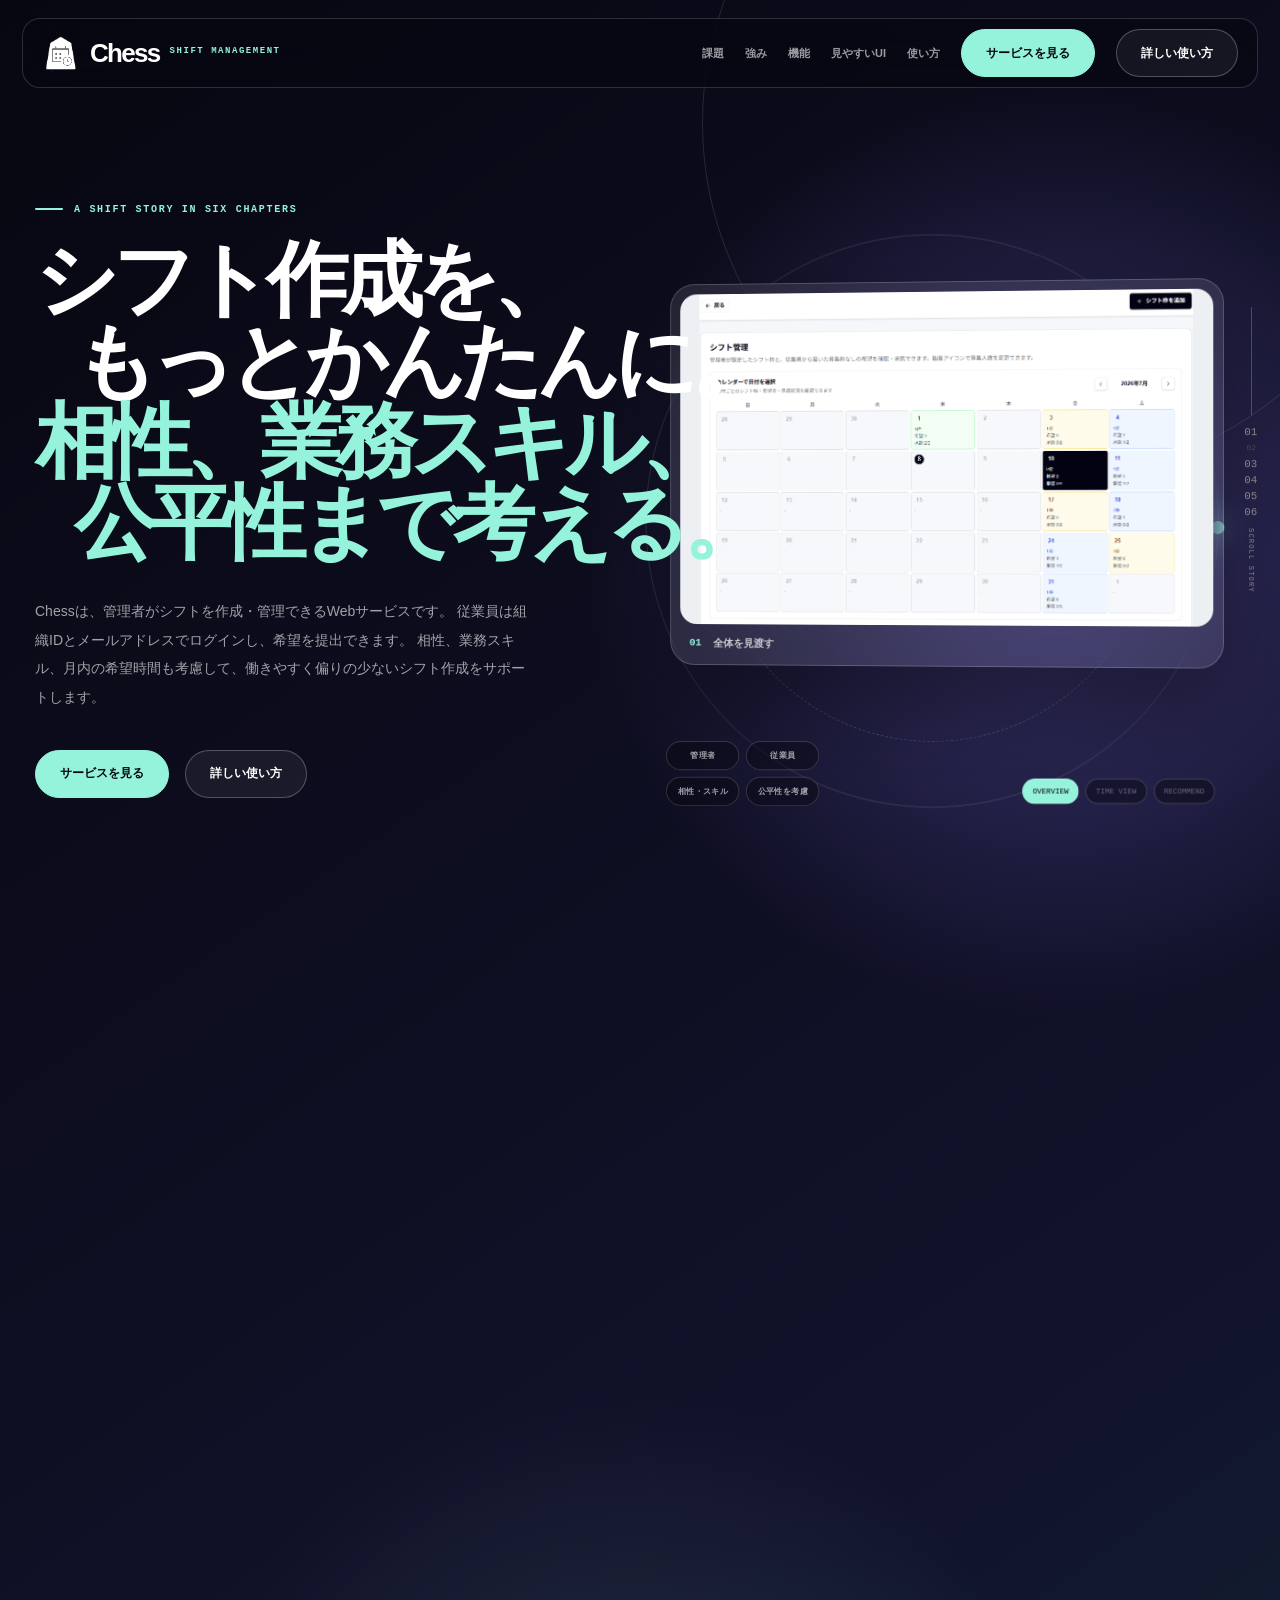
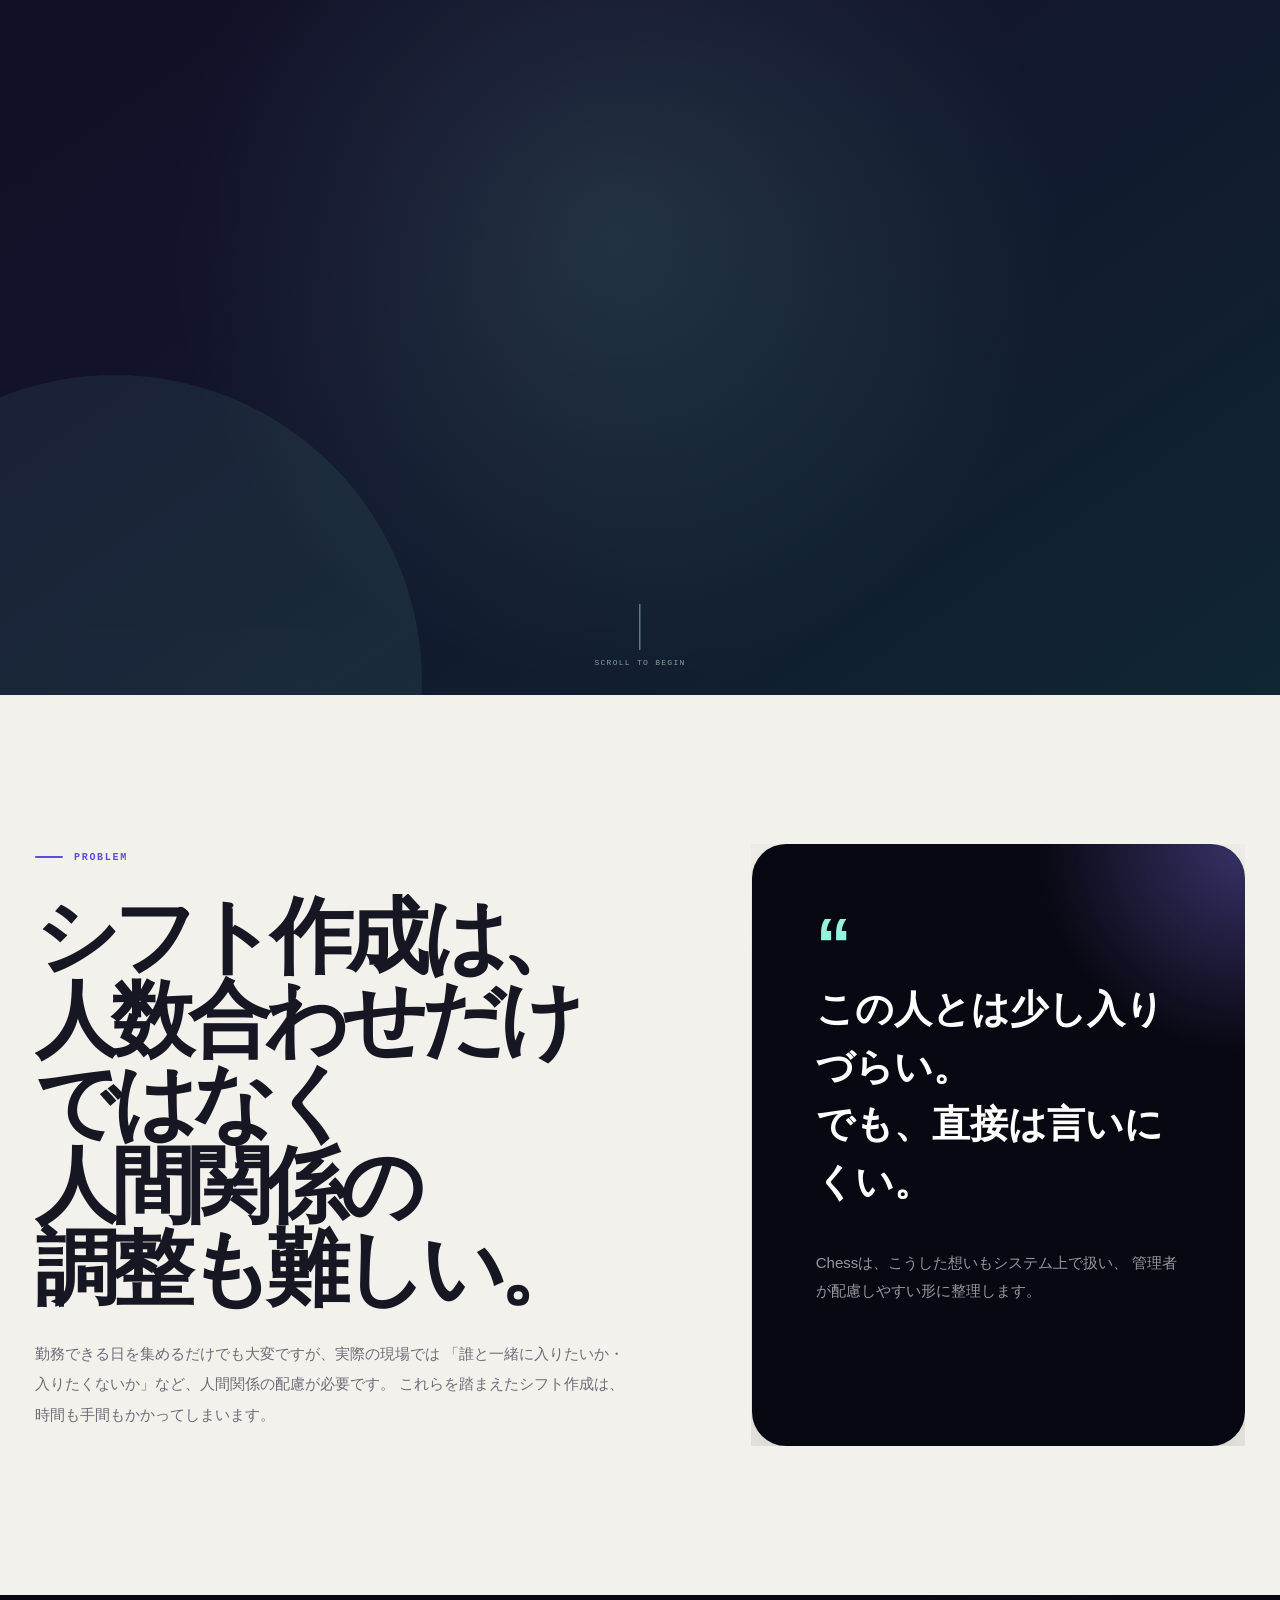
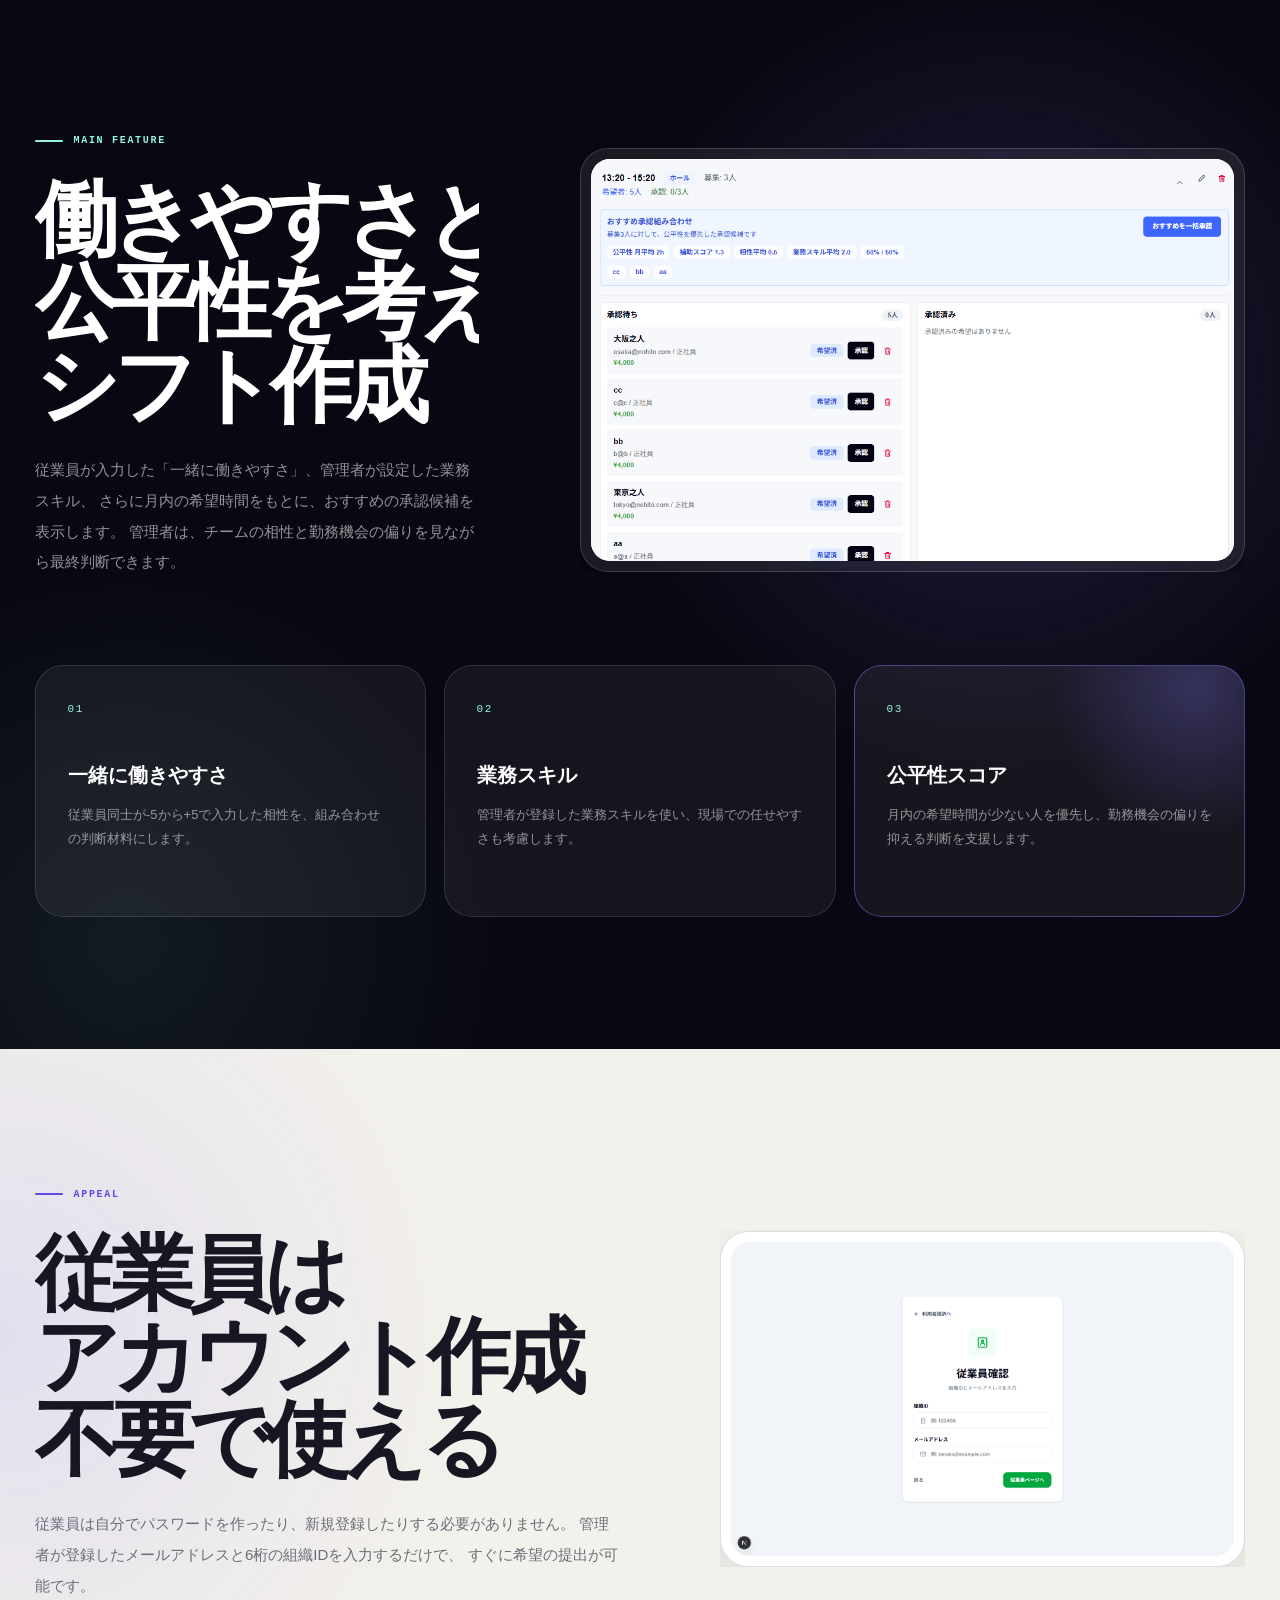
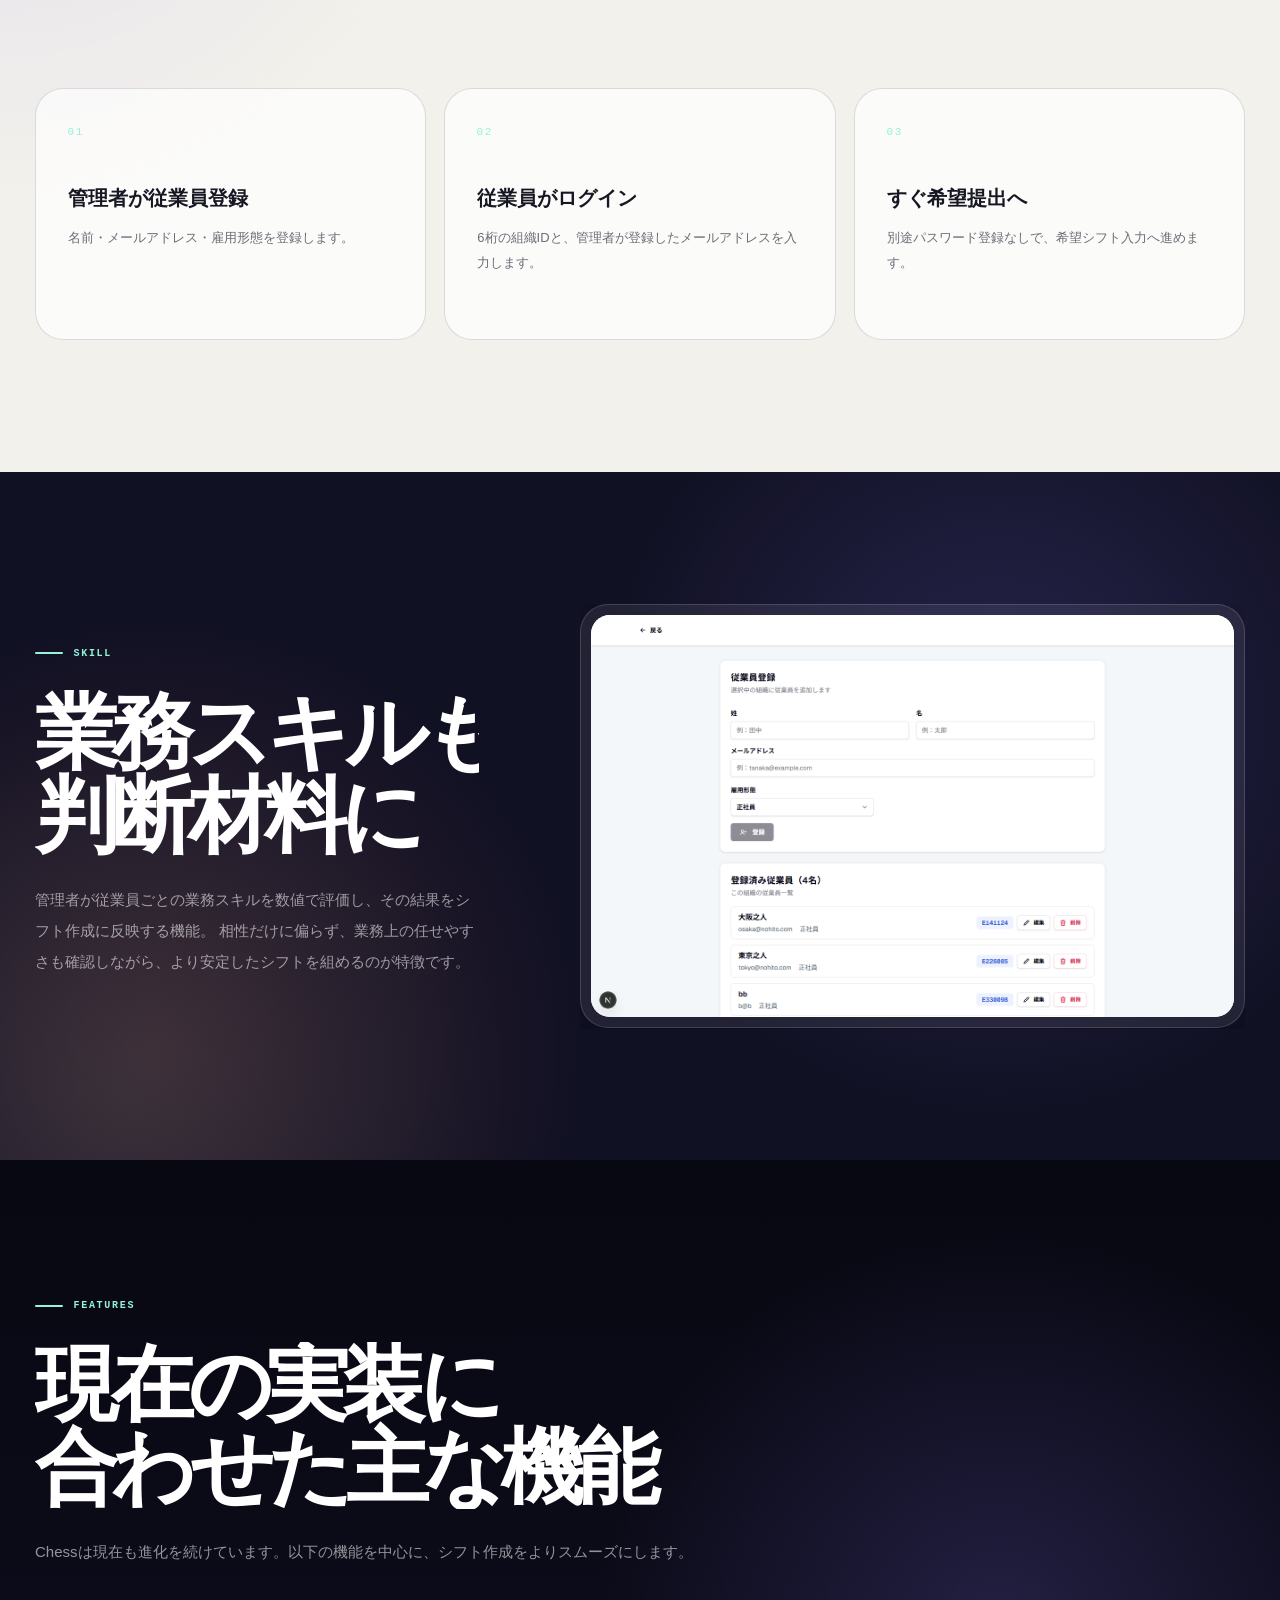
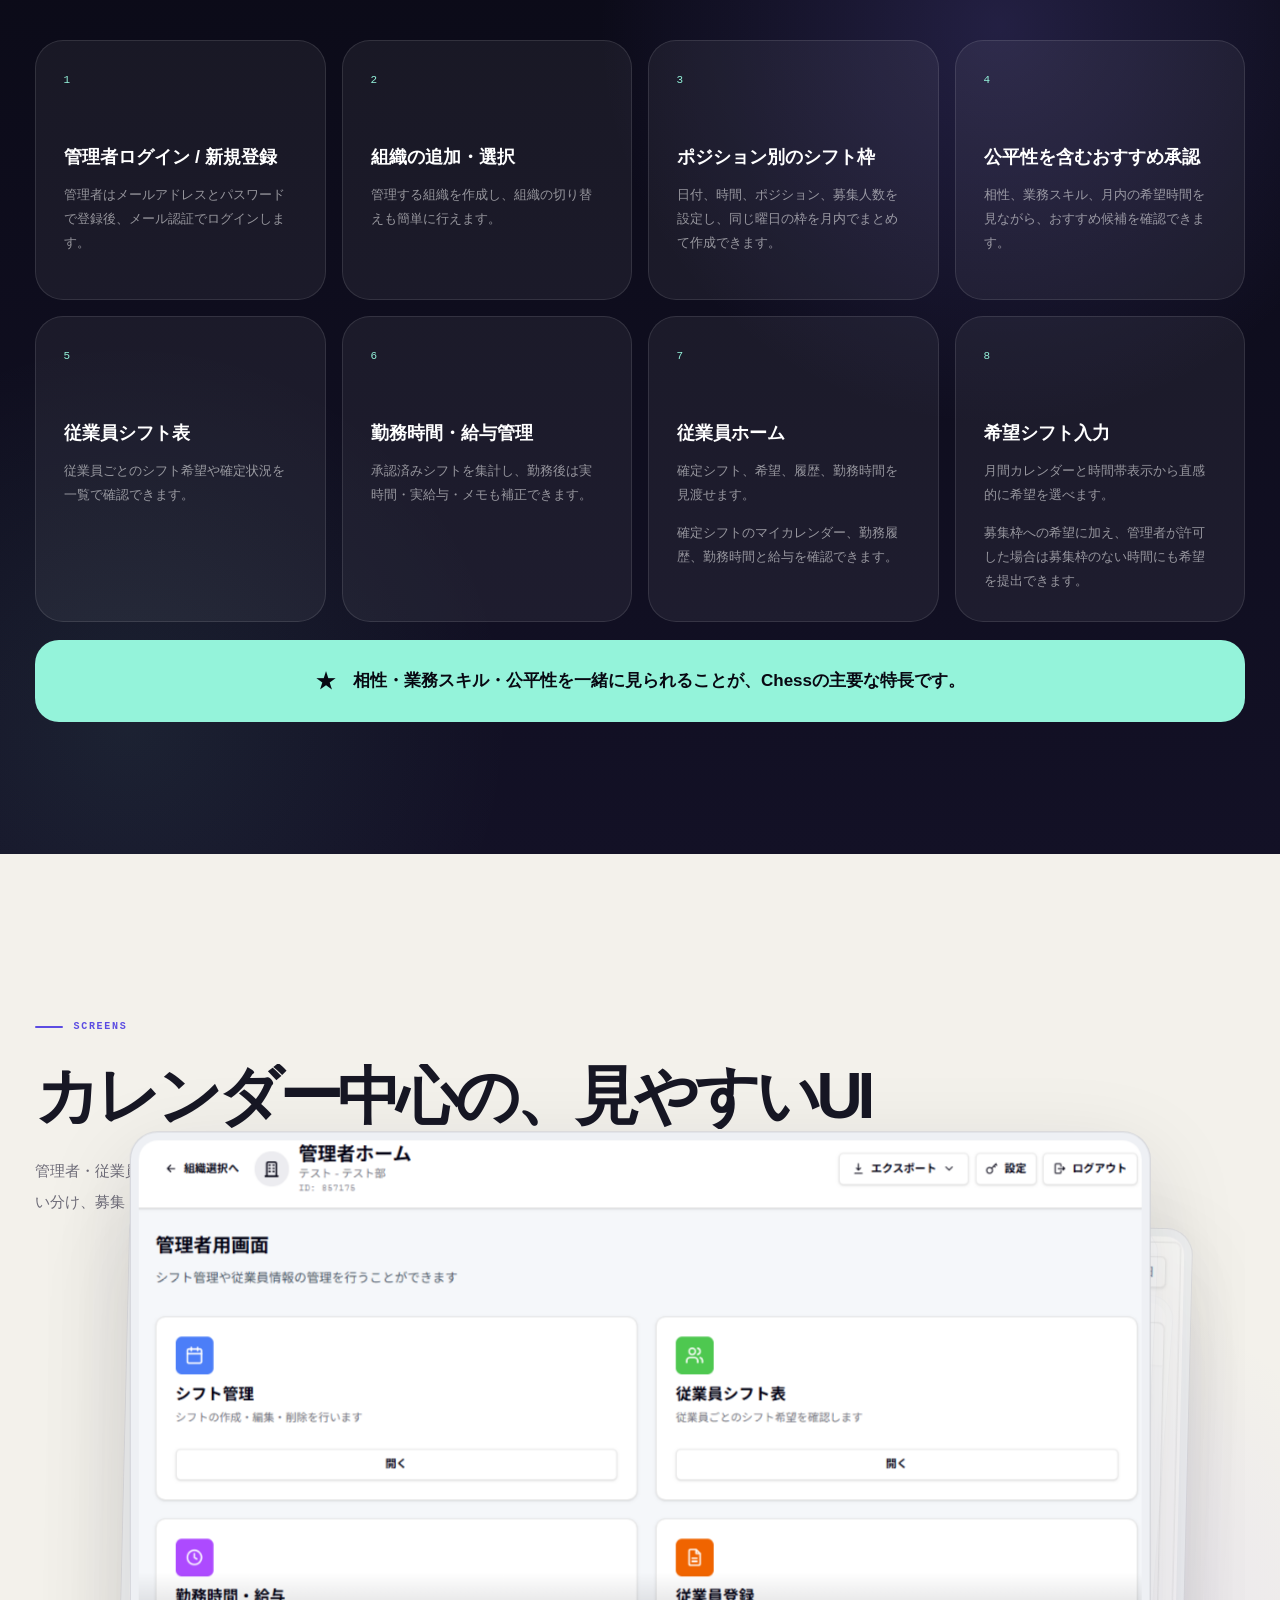
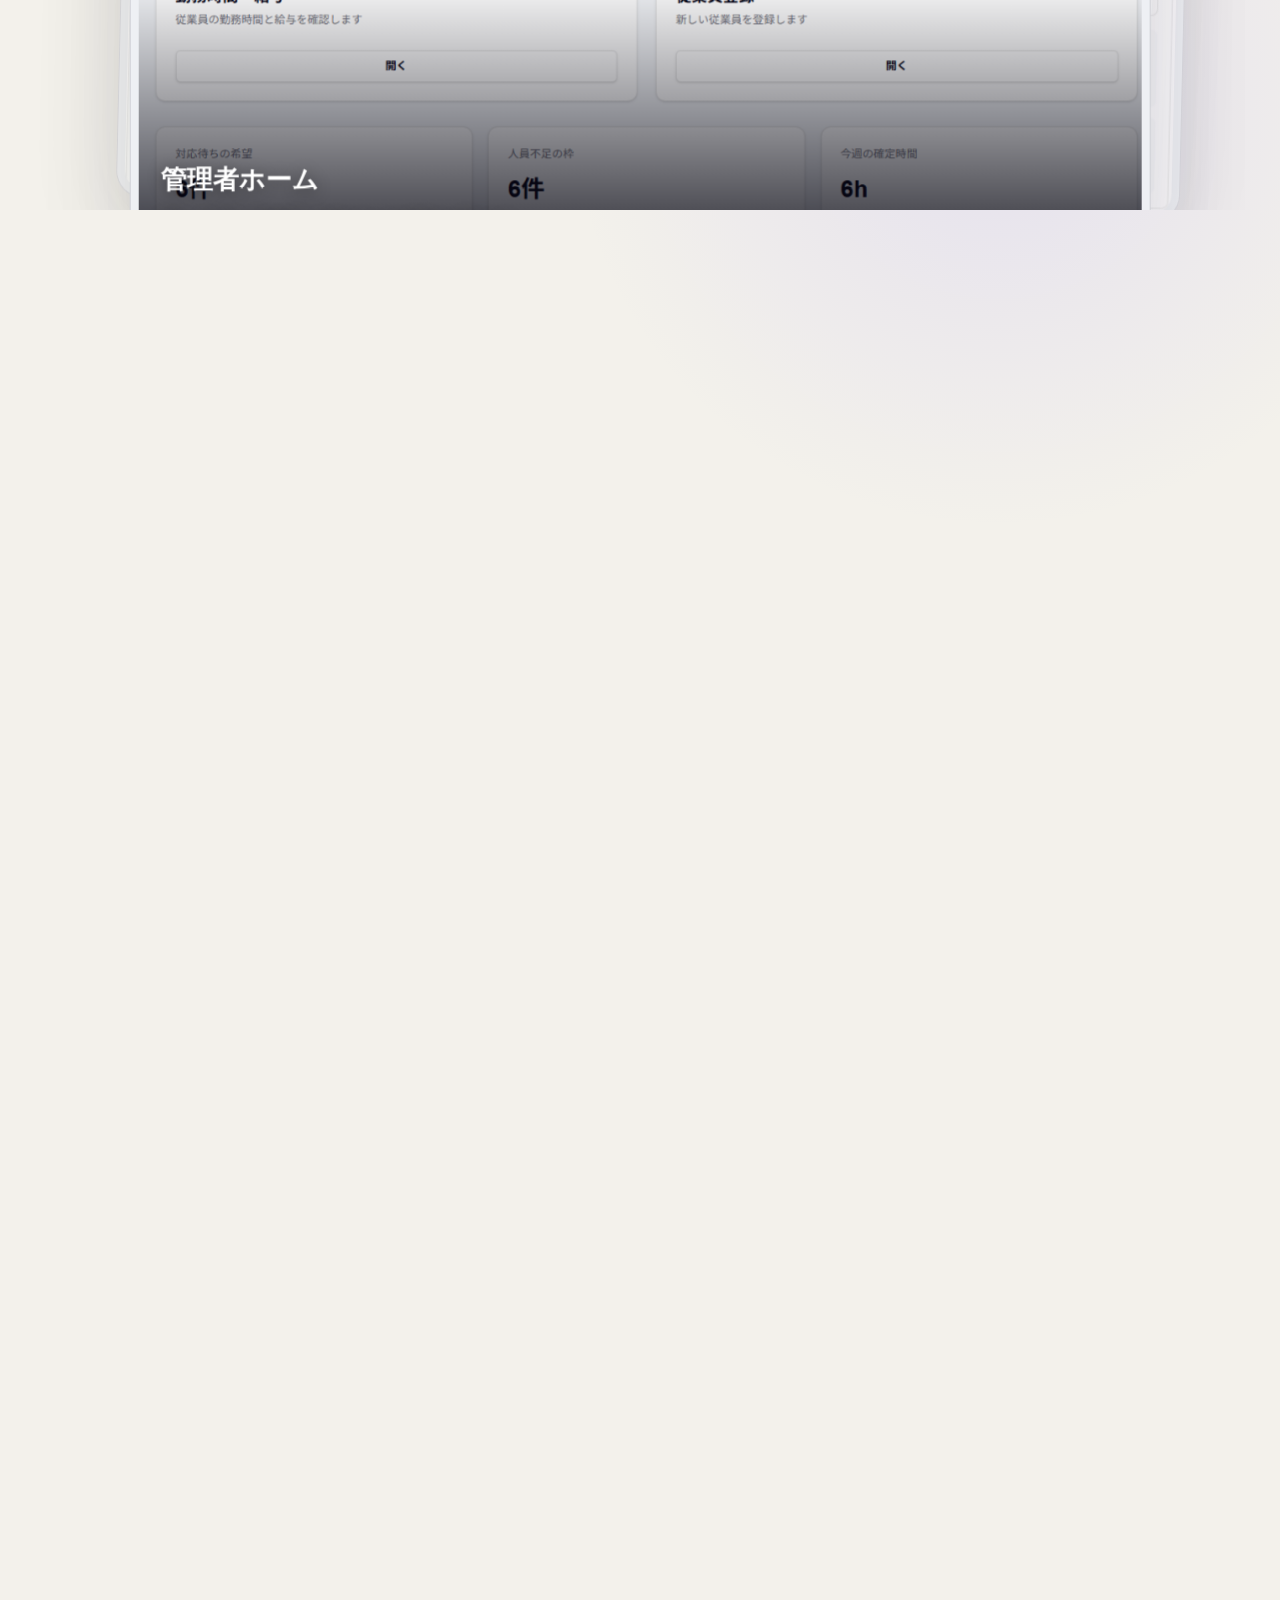
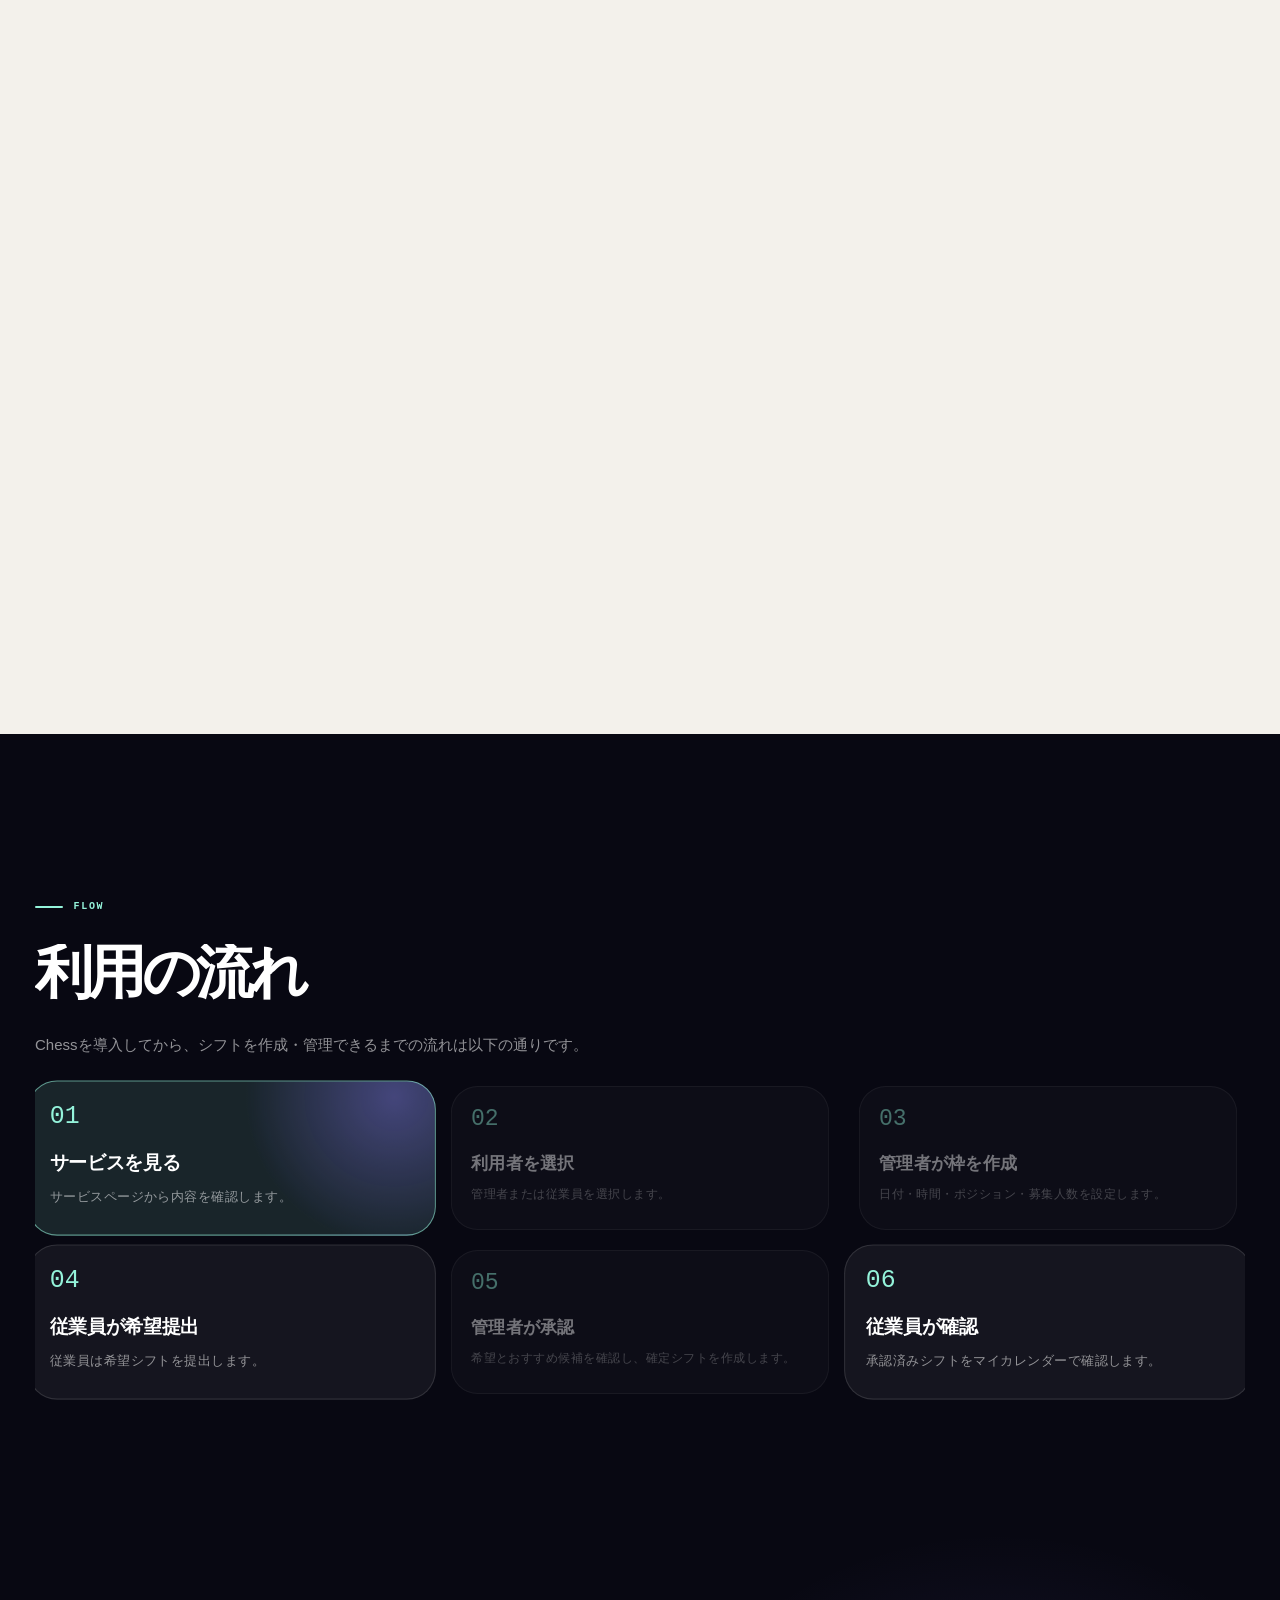
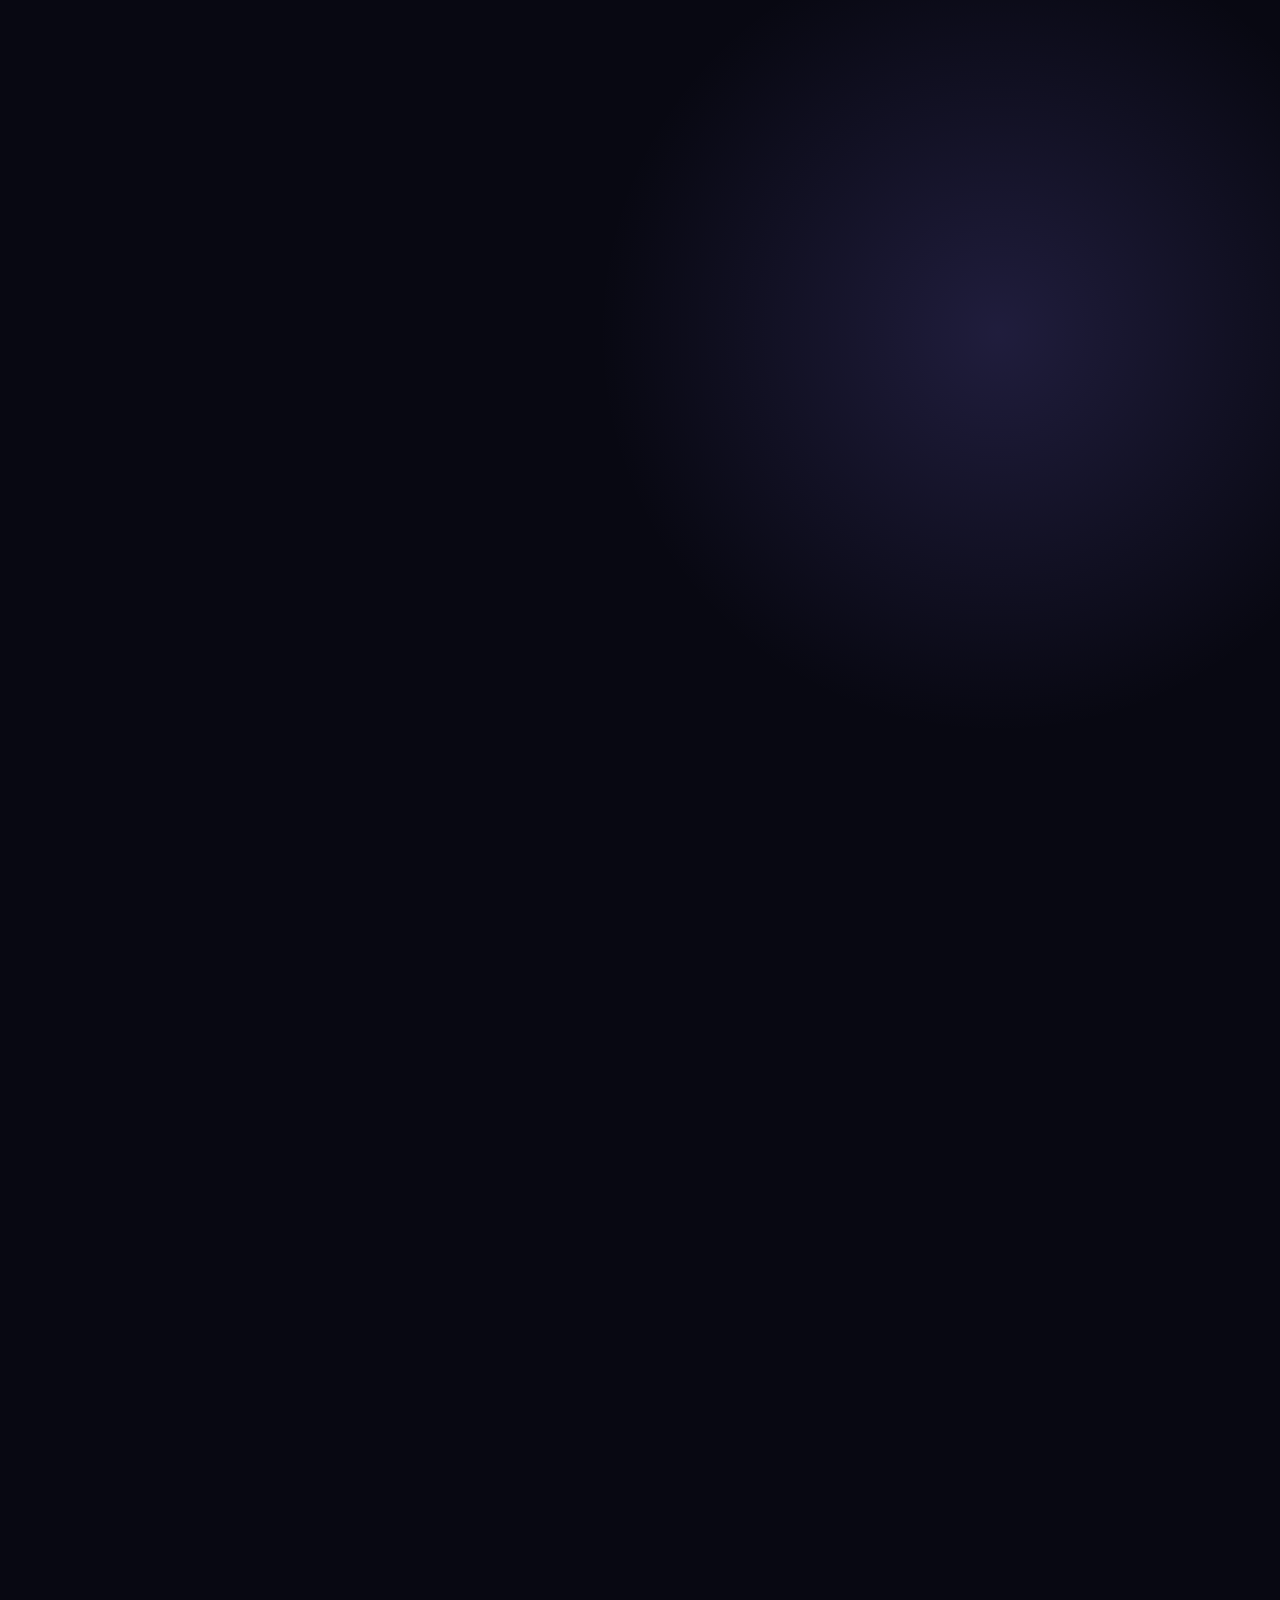
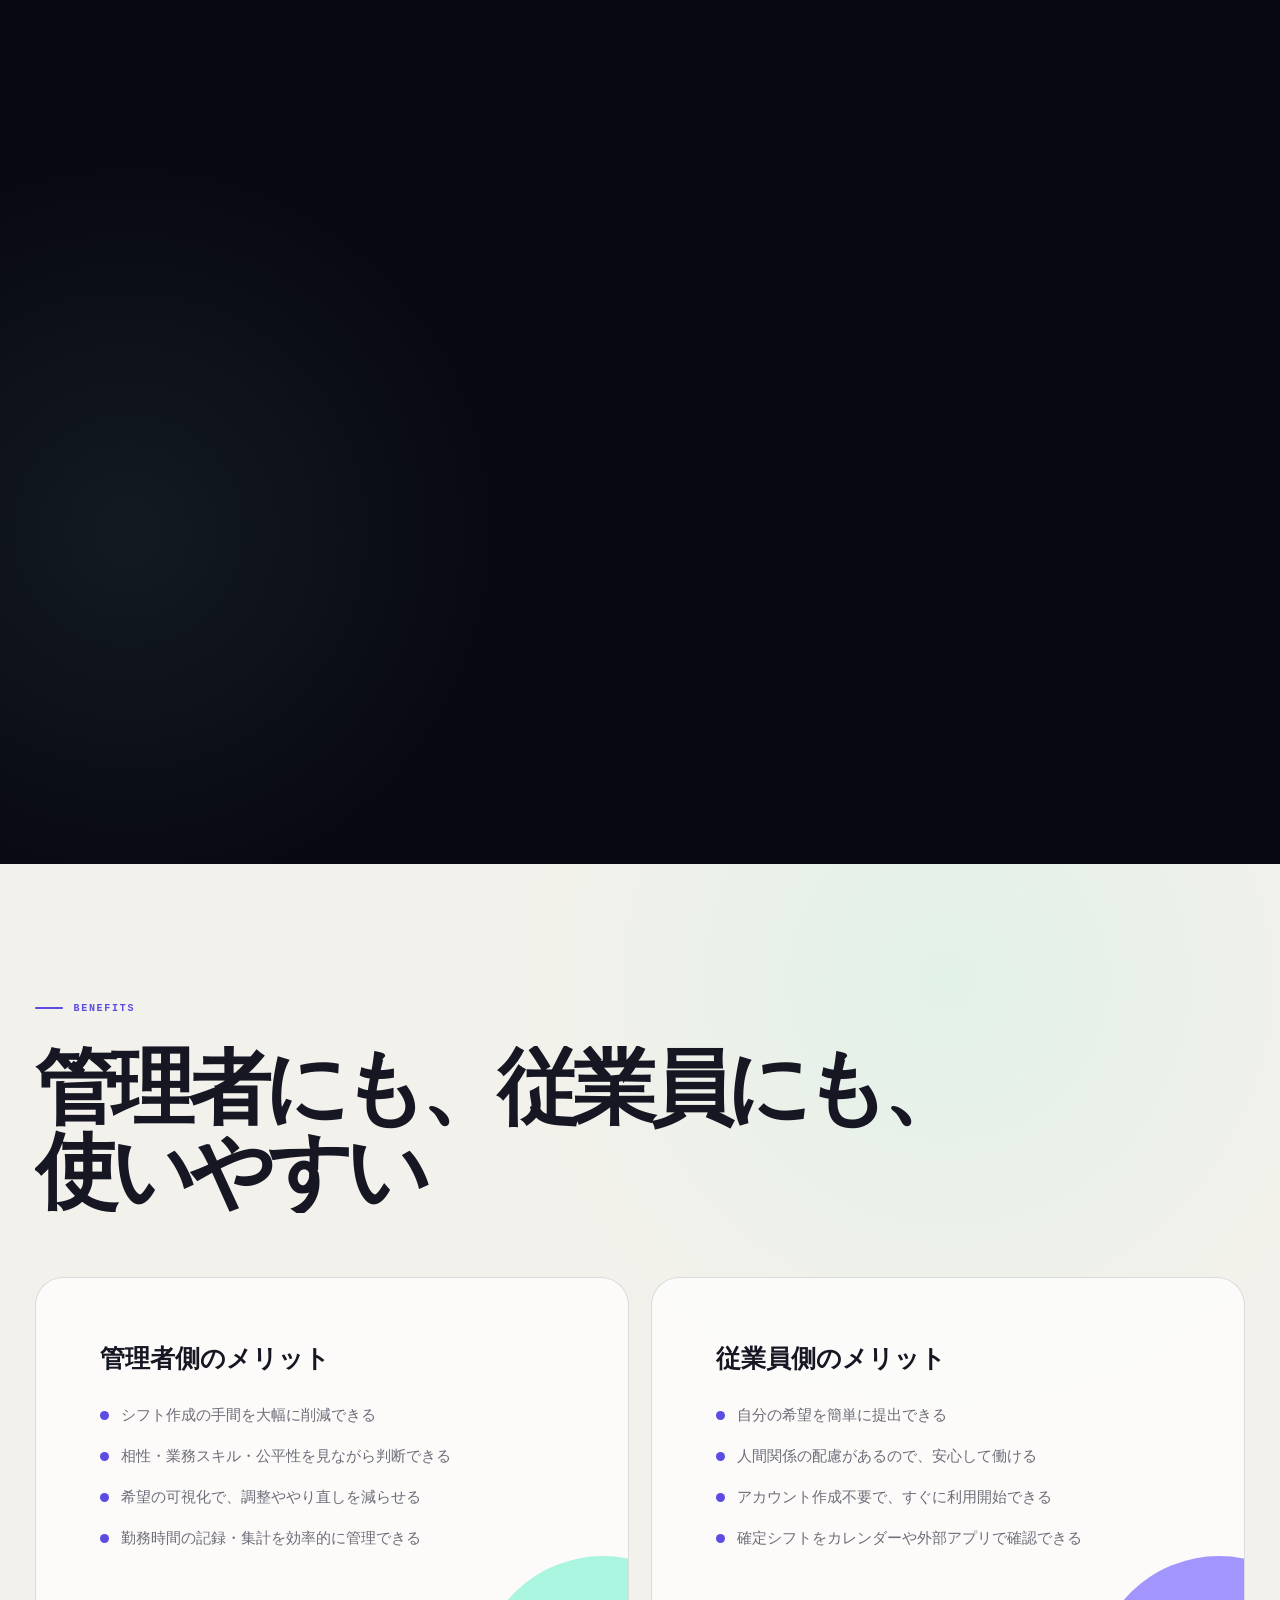
==== concept-5.html @ 17679096 "feat：アピールサイト刷新案４" ====
<!doctype html>
<html lang="ja">
<head>
  <meta charset="utf-8" />
  <meta name="viewport" content="width=device-width, initial-scale=1" />
  <meta name="description" content="Chessは、相性・業務スキル・公平性を考慮して、管理者のシフト作成を支援するWebサービスです。従業員はアカウント作成不要で希望シフトを提出できます。" />
  <title>Chess / Concept 05 | Scroll Story</title>
  <link rel="stylesheet" href="./style.css" />
  <link rel="stylesheet" href="./concept-5.css" />
</head>

<body class="concept-five">
  <header class="site-header">
    <div class="header-inner">
      <a class="brand" href="#top" aria-label="Chess トップへ">
        <img class="brand-logo" src="./assets/screenshots/blIAaSTQdn9rzX81781509686_1781509855.png" alt="Chess ロゴ" />
        <span class="brand-main">Chess</span>
        <span class="brand-sub">SHIFT MANAGEMENT</span>
      </a>

      <button class="menu-button" type="button" aria-label="メニューを開く" aria-expanded="false" aria-controls="site-nav">
        <span></span>
        <span></span>
      </button>

      <nav id="site-nav" class="site-nav">
        <a href="#problem">課題</a>
        <a href="#main-feature">強み</a>
        <a href="#features">機能</a>
        <a href="#screens">見やすいUI</a>
        <a href="#flow">使い方</a>
        <a class="nav-button primary" href="https://chess-nine-xi.vercel.app/">サービスを見る</a>
        <a class="nav-button secondary" href="./guide.html">詳しい使い方</a>
      </nav>
    </div>
  </header>

  <aside class="story-map" aria-hidden="true">
    <span class="story-map-line"><i></i></span>
    <ol>
      <li class="is-current" data-story-map="top">01</li>
      <li data-story-map="problem">02</li>
      <li data-story-map="main-feature">03</li>
      <li data-story-map="screens">04</li>
      <li data-story-map="flow">05</li>
      <li data-story-map="benefits">06</li>
    </ol>
    <p>SCROLL STORY</p>
  </aside>

  <main id="top">
    <section class="hero section story-hero" data-story-chapter="top">
      <div class="container hero-grid">
        <div class="hero-copy">
          <p class="story-kicker">A SHIFT STORY IN SIX CHAPTERS</p>
          <p class="section-label">Top</p>
          <h1 class="hero-title">
            <span class="headline-line">シフト作成を、</span>
            <span class="headline-line headline-line-indent">もっとかんたんに。</span>
            <span class="headline-line hero-title-accent">相性、業務スキル、</span>
            <span class="headline-line hero-title-accent headline-line-indent">公平性まで考える。</span>
          </h1>
          <p class="lead">
            Chessは、管理者がシフトを作成・管理できるWebサービスです。
            従業員は組織IDとメールアドレスでログインし、希望を提出できます。
            相性、業務スキル、月内の希望時間も考慮して、働きやすく偏りの少ないシフト作成をサポートします。
          </p>
          <div class="hero-actions">
            <a class="button dark" href="https://chess-nine-xi.vercel.app/">サービスを見る</a>
            <a class="button light" href="./guide.html">詳しい使い方</a>
          </div>
        </div>

        <div class="hero-visual story-stage" aria-label="スクロールに合わせて変化するChessの主要画面">
          <div class="story-halo halo-a" aria-hidden="true"></div>
          <div class="story-halo halo-b" aria-hidden="true"></div>
          <article class="story-frame is-active" data-story-frame="0">
            <img src="./assets/screenshots/current/admin-shift-calendar.png" alt="月間カレンダーでシフト状況を確認する管理画面" />
            <p><span>01</span> 全体を見渡す</p>
          </article>
          <article class="story-frame" data-story-frame="1">
            <img src="./assets/screenshots/current/admin-time-view.png" alt="ポジション別のシフト枠を確認する時間帯ビュー" />
            <p><span>02</span> 一日の流れを読む</p>
          </article>
          <article class="story-frame" data-story-frame="2">
            <img src="./assets/screenshots/current/admin-recommendation.png" alt="相性・業務スキル・公平性を確認するおすすめ承認画面" />
            <p><span>03</span> チームを整える</p>
          </article>
          <div class="story-stage-status" aria-hidden="true">
            <span class="is-active">OVERVIEW</span>
            <span>TIME VIEW</span>
            <span>RECOMMEND</span>
          </div>
          <div class="hero-tags">
            <span>管理者</span>
            <span>従業員</span>
            <span>相性・スキル</span>
            <span>公平性を考慮</span>
          </div>
        </div>
      </div>
      <div class="story-scroll-cue" aria-hidden="true"><span></span><p>SCROLL TO BEGIN</p></div>
    </section>

    <section id="problem" class="section" data-story-chapter="problem">
      <div class="container problem-grid">
        <div>
          <p class="section-label">Problem</p>
          <h2>
            シフト作成は、<br />
            人数合わせだけではなく<br />
            人間関係の調整も難しい。
          </h2>
          <p class="section-text">
            勤務できる日を集めるだけでも大変ですが、実際の現場では
            「誰と一緒に入りたいか・入りたくないか」など、人間関係の配慮が必要です。
            これらを踏まえたシフト作成は、時間も手間もかかってしまいます。
          </p>
        </div>

        <div class="quote-card">
          <span class="quote-mark">“</span>
          <p class="quote-main">
            この人とは少し入りづらい。<br />
            でも、直接は言いにくい。
          </p>
          <p class="quote-text">
            Chessは、こうした想いもシステム上で扱い、
            管理者が配慮しやすい形に整理します。
          </p>
        </div>
      </div>

    </section>

    <section id="main-feature" class="section story-feature" data-story-chapter="main-feature">
      <div class="container feature-grid">
        <div>
          <p class="section-label">Main Feature</p>
          <h2><span class="heading-phrase">働きやすさと</span><wbr /><span class="heading-phrase">公平性を考えた</span><wbr /><span class="heading-phrase">シフト作成</span></h2>
          <p class="section-text">
            従業員が入力した「一緒に働きやすさ」、管理者が設定した業務スキル、
            さらに月内の希望時間をもとに、おすすめの承認候補を表示します。
            管理者は、チームの相性と勤務機会の偏りを見ながら最終判断できます。
          </p>
        </div>
        <div class="photo-card">
          <div class="photo-placeholder">
            <img src="./assets/screenshots/current/admin-recommendation.png" alt="相性・業務スキル・公平性を確認するおすすめ承認画面" />
          </div>
        </div>
      </div>

      <div class="container card-grid three">
        <article class="small-card">
          <span class="number amber">01</span>
          <h3>一緒に働きやすさ</h3>
          <p>従業員同士が-5から+5で入力した相性を、組み合わせの判断材料にします。</p>
        </article>
        <article class="small-card">
          <span class="number amber">02</span>
          <h3>業務スキル</h3>
          <p>管理者が登録した業務スキルを使い、現場での任せやすさも考慮します。</p>
        </article>
        <article class="small-card fairness-card">
          <span class="number amber">03</span>
          <h3>公平性スコア</h3>
          <p>月内の希望時間が少ない人を優先し、勤務機会の偏りを抑える判断を支援します。</p>
        </article>
      </div>
    </section>

    <section id="accountless" class="section" data-story-chapter="accountless">
      <div class="container feature-grid reverse">
        <div>
          <p class="section-label">Appeal</p>
          <h2><span class="heading-phrase">従業員は</span><wbr /><span class="heading-phrase">アカウント作成</span><wbr /><span class="heading-phrase">不要で使える</span></h2>
          <p class="section-text">
            従業員は自分でパスワードを作ったり、新規登録したりする必要がありません。
            管理者が登録したメールアドレスと6桁の組織IDを入力するだけで、
            すぐに希望の提出が可能です。
          </p>
        </div>
        <div class="photo-card">
          <div class="photo-placeholder">
            <img src="./assets/screenshots/current/employee-login.png" alt="従業員ログイン画面のスクリーンショット" />
          </div>
        </div>
      </div>

      <div class="container card-grid three">
        <article class="small-card">
          <span class="number blue">01</span>
          <h3>管理者が従業員登録</h3>
          <p>名前・メールアドレス・雇用形態を登録します。</p>
        </article>
        <article class="small-card">
          <span class="number green">02</span>
          <h3>従業員がログイン</h3>
          <p>6桁の組織IDと、管理者が登録したメールアドレスを入力します。</p>
        </article>
        <article class="small-card">
          <span class="number amber">03</span>
          <h3>すぐ希望提出へ</h3>
          <p>別途パスワード登録なしで、希望シフト入力へ進めます。</p>
        </article>
      </div>
    </section>

    <section id="skill-feature" class="section" data-story-chapter="skill-feature">
      <div class="container feature-grid">
        <div>
          <p class="section-label">Skill</p>
          <h2><span class="heading-phrase">業務スキルも</span><wbr /><span class="heading-phrase">判断材料に</span></h2>
          <p class="section-text">
            管理者が従業員ごとの業務スキルを数値で評価し、その結果をシフト作成に反映する機能。
            相性だけに偏らず、業務上の任せやすさも確認しながら、より安定したシフトを組めるのが特徴です。
          </p>
        </div>
        <div class="photo-card">
          <div class="photo-placeholder">
            <img src="./assets/screenshots/current/employee-registration.png" alt="従業員の基本情報と業務スキルを登録する画面" />
          </div>
        </div>
      </div>
    </section>

    <section id="features" class="section" data-story-chapter="features">
      <div class="container">
        <p class="section-label">Features</p>
        <h2><span class="heading-phrase">現在の実装に</span><wbr /><span class="heading-phrase">合わせた主な機能</span></h2>
        <p class="section-text">
          Chessは現在も進化を続けています。以下の機能を中心に、シフト作成をよりスムーズにします。
        </p>

        <div class="feature-list">
          <article class="feature-card">
            <span class="number blue">1</span>
            <h3>管理者ログイン / 新規登録</h3>
            <p>管理者はメールアドレスとパスワードで登録後、メール認証でログインします。</p>
          </article>
          <article class="feature-card">
            <span class="number purple">2</span>
            <h3>組織の追加・選択</h3>
            <p>管理する組織を作成し、組織の切り替えも簡単に行えます。</p>
          </article>
          <article class="feature-card">
            <span class="number amber">3</span>
            <h3>ポジション別のシフト枠</h3>
            <p>日付、時間、ポジション、募集人数を設定し、同じ曜日の枠を月内でまとめて作成できます。</p>
          </article>
          <article class="feature-card">
            <span class="number green">4</span>
            <h3>公平性を含むおすすめ承認</h3>
            <p>相性、業務スキル、月内の希望時間を見ながら、おすすめ候補を確認できます。</p>
          </article>
          <article class="feature-card">
            <span class="number blue">5</span>
            <h3>従業員シフト表</h3>
            <p>従業員ごとのシフト希望や確定状況を一覧で確認できます。</p>
          </article>
          <article class="feature-card">
            <span class="number orange">6</span>
            <h3>勤務時間・給与管理</h3>
            <p>承認済みシフトを集計し、勤務後は実時間・実給与・メモも補正できます。</p>
          </article>
          <article class="feature-card">
            <span class="number green">7</span>
            <h3>従業員ホーム</h3>
            <p>確定シフト、希望、履歴、勤務時間を見渡せます。</p>
            <p>確定シフトのマイカレンダー、勤務履歴、勤務時間と給与を確認できます。</p>
          </article>
          <article class="feature-card">
            <span class="number amber">8</span>
            <h3>希望シフト入力</h3>
            <p>月間カレンダーと時間帯表示から直感的に希望を選べます。</p>
            <p>募集枠への希望に加え、管理者が許可した場合は募集枠のない時間にも希望を提出できます。</p>
          </article>
        </div>

        <div class="highlight-box">
          <span>★</span>
          <p>相性・業務スキル・公平性を一緒に見られることが、Chessの主要な特長です。</p>
        </div>
      </div>
    </section>

    <section id="screens" class="section story-screens" data-story-chapter="screens">
      <div class="container">
        <p class="section-label">Screens</p>
        <h2><span class="heading-phrase">カレンダー中心の、</span><wbr /><span class="heading-phrase">見やすいUI</span></h2>
        <p class="section-text">
          管理者・従業員それぞれのホームから目的の画面へすぐ移動できます。月間カレンダーと日別表示を使い分け、募集・希望・確定の状態も分かりやすく整理しています。
        </p>

        <div class="ui-points" aria-label="ChessのUIの特長">
          <article>
            <span>01</span>
            <h3>入口をまとめたホーム</h3>
            <p>よく使う機能をカードで整理し、次に行う操作を見つけやすくしています。</p>
          </article>
          <article>
            <span>02</span>
            <h3>月と日を行き来できる</h3>
            <p>月間カレンダーで全体を見て、日を選ぶと時間帯の詳細を確認できます。</p>
          </article>
          <article>
            <span>03</span>
            <h3>状態がひと目で分かる</h3>
            <p>承認待ち・勤務予定・勤務済みを、色とラベルで分かりやすく表示します。</p>
          </article>
        </div>
        <div class="screens-grid">
          <article class="screen-card">
            <div class="mini-photo">
              <img src="./assets/screenshots/current/admin-home.png" alt="現在の管理者ホーム画面" />
            </div>
            <h3>管理者ホーム</h3>
            <p>募集、従業員、勤務時間、設定をひとつの画面から開けます。</p>
          </article>
          <article class="screen-card">
            <div class="mini-photo">
              <img src="./assets/screenshots/current/admin-time-view.png" alt="シフト枠を時間軸で確認する管理者の時間帯ビュー" />
            </div>
            <h3>シフト時間帯ビュー</h3>
            <p>ポジション別のシフト枠を時間軸で見比べられます。</p>
          </article>
          <article class="screen-card">
            <div class="mini-photo">
              <img src="./assets/screenshots/current/admin-recommendation.png" alt="おすすめ承認と公平性スコア画面" />
            </div>
            <h3>おすすめ承認 / 公平性</h3>
            <p>相性・スキル・希望時間を並べて確認できます。</p>
          </article>
          <article class="screen-card">
            <div class="mini-photo">
              <img src="./assets/screenshots/current/employee-home.png" alt="現在の従業員ホーム画面" />
            </div>
            <h3>従業員ホーム</h3>
            <p>確定シフト、希望、履歴、勤務時間を見渡せます。</p>
          </article>
          <article class="screen-card">
            <div class="mini-photo">
              <img src="./assets/screenshots/current/employee-shift-request.png" alt="カレンダーと時間帯表示を使った希望シフト入力画面" />
            </div>
            <h3>希望シフト入力</h3>
            <p>月間カレンダーと時間帯表示から直感的に希望を選べます。</p>
          </article>
          <article class="screen-card">
            <div class="mini-photo">
              <img src="./assets/screenshots/current/employee-my-calendar.png" alt="従業員の確定シフトを表示するマイカレンダー" />
            </div>
            <h3>マイカレンダー</h3>
            <p>承認済みシフトを月と日の両方から確認できます。</p>
          </article>
        </div>
      </div>
    </section>

    <section id="flow" class="section story-flow" data-story-chapter="flow">
      <div class="container">
        <p class="section-label">Flow</p>
        <h2>利用の流れ</h2>
        <p class="section-text">
          Chessを導入してから、シフトを作成・管理できるまでの流れは以下の通りです。
        </p>

        <div class="flow-grid">
          <article class="flow-card">
            <span>01</span>
            <h3>サービスを見る</h3>
            <p>サービスページから内容を確認します。</p>
          </article>
          <article class="flow-card">
            <span>02</span>
            <h3>利用者を選択</h3>
            <p>管理者または従業員を選択します。</p>
          </article>
          <article class="flow-card">
            <span>03</span>
            <h3>管理者が枠を作成</h3>
            <p>日付・時間・ポジション・募集人数を設定します。</p>
          </article>
          <article class="flow-card">
            <span>04</span>
            <h3>従業員が希望提出</h3>
            <p>従業員は希望シフトを提出します。</p>
          </article>
          <article class="flow-card">
            <span>05</span>
            <h3>管理者が承認</h3>
            <p>希望とおすすめ候補を確認し、確定シフトを作成します。</p>
          </article>
          <article class="flow-card">
            <span>06</span>
            <h3>従業員が確認</h3>
            <p>承認済みシフトをマイカレンダーで確認します。</p>
          </article>
        </div>
      </div>
    </section>

    <section id="benefits" class="section" data-story-chapter="benefits">
      <div class="container">
        <p class="section-label">Benefits</p>
        <h2><span class="heading-phrase">管理者にも、</span><wbr /><span class="heading-phrase">従業員にも、</span><wbr /><span class="heading-phrase">使いやすい</span></h2>

        <div class="benefits-grid">
          <article class="benefit-card">
            <h3>管理者側のメリット</h3>
            <ul>
              <li>シフト作成の手間を大幅に削減できる</li>
              <li>相性・業務スキル・公平性を見ながら判断できる</li>
              <li>希望の可視化で、調整ややり直しを減らせる</li>
              <li>勤務時間の記録・集計を効率的に管理できる</li>
            </ul>
          </article>
          <article class="benefit-card">
            <h3>従業員側のメリット</h3>
            <ul>
              <li>自分の希望を簡単に提出できる</li>
              <li>人間関係の配慮があるので、安心して働ける</li>
              <li>アカウント作成不要で、すぐに利用開始できる</li>
              <li>確定シフトをカレンダーや外部アプリで確認できる</li>
            </ul>
          </article>
        </div>
      </div>
    </section>

    <section class="section cta-section" data-story-chapter="cta">
      <div class="container">
        <div class="cta-card">
          <div>
            <h2>
              <span class="cta-heading-line"><strong>相性・スキル・公平性</strong>まで考える。</span>
              <span class="cta-heading-line">従業員は登録不要。</span>
              <span class="cta-heading-line">管理者はシフト作成をもっと楽に。</span>
            </h2>
          </div>
          <div class="cta-actions">
            <a class="button gold" href="https://chess-nine-xi.vercel.app/">サービスを見る</a>
            <a class="button white" href="./guide.html">詳しい使い方</a>
          </div>
        </div>
      </div>
    </section>
  </main>

  <footer class="site-footer">
    <p>© <span id="year"></span> Chess. Shift Management Service.</p>
      <p class="concept-signature" aria-hidden="true">CONCEPT 05 / SCROLL STORY</p>
  </footer>

  <script src="./script.js"></script>
  <script src="./concept-5.js"></script>
</body>
</html>
---- style.css ----
:root {
  --bg: #f8fafc;
  --card: #ffffff;
  --text: #0f172a;
  --muted: #64748b;
  --border: #e2e8f0;
  --dark: #0f172a;
  --amber: #d9a634;
  --amber-dark: #9a6b11;
  --amber-light: #fff4d6;
  --blue: #1d4ed8;
  --blue-light: #eaf3ff;
  --green: #15803d;
  --green-light: #eafbf0;
  --purple: #7c3aed;
  --purple-light: #f3e8ff;
  --orange: #c2410c;
  --orange-light: #fff7ed;
  --shadow: 0 18px 45px rgba(15, 23, 42, 0.07);
}

* {
  box-sizing: border-box;
}

html {
  scroll-behavior: smooth;
}

body {
  margin: 0;
  color: var(--text);
  font-family:
    -apple-system,
    BlinkMacSystemFont,
    "Segoe UI",
    "Hiragino Sans",
    "Yu Gothic",
    "Yu Gothic UI",
    Meiryo,
    sans-serif;
  background:
    linear-gradient(rgba(148, 163, 184, 0.13) 1px, transparent 1px),
    linear-gradient(90deg, rgba(148, 163, 184, 0.13) 1px, transparent 1px),
    var(--bg);
  background-size: 72px 72px;
}

a {
  color: inherit;
  text-decoration: none;
}

img {
  max-width: 100%;
}

.site-header {
  position: sticky;
  top: 0;
  z-index: 20;
  border-bottom: 1px solid rgba(226, 232, 240, 0.85);
  background: rgba(255, 255, 255, 0.86);
  -webkit-backdrop-filter: blur(16px);
  backdrop-filter: blur(16px);
}

.header-inner {
  display: flex;
  align-items: center;
  justify-content: space-between;
  width: min(1180px, calc(100% - 40px));
  margin: 0 auto;
  padding: 16px 0;
}

.brand {
  display: flex;
  align-items: center;
  gap: 12px;
}

.brand-logo {
  width: 44px;
  height: 44px;
  object-fit: contain;
  display: block;
}

.brand-main {
  font-size: 28px;
  font-weight: 800;
  letter-spacing: -0.04em;
}

.brand-sub {
  padding-bottom: 5px;
  color: var(--amber);
  font-size: 11px;
  font-weight: 800;
  letter-spacing: 0.16em;
}

.site-nav {
  display: flex;
  align-items: center;
  gap: 24px;
  color: var(--muted);
  font-size: 14px;
  font-weight: 800;
}

.site-nav a:not(.nav-button):hover {
  color: var(--text);
}

.nav-button,
.button {
  display: inline-flex;
  align-items: center;
  justify-content: center;
  border-radius: 999px;
  font-weight: 800;
  transition:
    transform 0.2s ease,
    box-shadow 0.2s ease,
    background 0.2s ease;
}

.nav-button {
  padding: 10px 18px;
  font-size: 13px;
}

.nav-button.primary,
.button.dark {
  color: #fff;
  background: var(--dark);
}

.nav-button.secondary,
.button.light {
  color: var(--dark);
  border: 1px solid #cbd5e1;
  background: #fff;
}

.button {
  min-height: 46px;
  padding: 0 28px;
  font-size: 15px;
}

.button:hover,
.nav-button:hover {
  transform: translateY(-1px);
  box-shadow: 0 12px 24px rgba(15, 23, 42, 0.14);
}

.button.gold {
  color: var(--dark);
  background: #f2c84b;
}

.button.white {
  color: var(--dark);
  background: #fff;
}

.menu-button {
  display: none;
  width: 42px;
  height: 42px;
  border: 1px solid var(--border);
  border-radius: 14px;
  background: #fff;
}

.menu-button span {
  display: block;
  width: 18px;
  height: 2px;
  margin: 5px auto;
  border-radius: 999px;
  background: var(--text);
}

.container {
  width: min(1180px, calc(100% - 40px));
  margin: 0 auto;
}

.section {
  padding: 82px 0;
}

.section-label {
  display: inline-flex;
  margin: 0;
  padding: 9px 24px;
  border-radius: 999px;
  color: var(--amber-dark);
  background: var(--amber-light);
  font-size: 13px;
  font-weight: 800;
}

h1,
h2,
h3,
p {
  margin-top: 0;
}

h1 {
  margin-bottom: 0;
  font-size: clamp(40px, 4.8vw, 58px);
  line-height: 1.12;
  letter-spacing: -0.04em;
}

.headline-line {
  display: block;
  white-space: nowrap;
}

.headline-line-indent {
  margin-left: 1.1em;
}

.hero-title .hero-title-accent {
  color: var(--amber);
}

h2 {
  margin-bottom: 0;
  font-size: clamp(32px, 4vw, 48px);
  line-height: 1.22;
  letter-spacing: -0.05em;
}

h3 {
  margin-bottom: 0;
}

.lead,
.section-text {
  max-width: 680px;
  color: var(--muted);
  font-size: 16px;
  line-height: 2;
}

.hero {
  padding-top: 88px;
}

.hero-grid,
.problem-grid,
.feature-grid {
  display: grid;
  align-items: center;
  gap: 54px;
  grid-template-columns: minmax(0, 1fr) minmax(0, 0.94fr);
}

.hero-grid > * {
  min-width: 0;
}

.hero-grid {
  grid-template-columns: minmax(0, 1.08fr) minmax(0, 0.92fr);
  gap: 40px;
}

.hero-copy .section-label {
  margin-bottom: 32px;
}

.hero-copy .lead {
  margin-top: 28px;
}

.hero-actions {
  display: flex;
  flex-wrap: wrap;
  gap: 16px;
  margin-top: 34px;
}

.photo-card {
  padding: 24px;
  border: 1px solid var(--border);
  border-radius: 30px;
  background: #fff;
  box-shadow: var(--shadow);
}

.photo-card.large {
  padding: 28px;
}

.photo-placeholder,
.mini-photo {
  border: 2px dashed #cbd5e1;
  border-radius: 22px;
  background: #f8fafc;
  text-align: center;
}

.photo-placeholder {
  padding: 46px 24px;
}

.photo-card.large .photo-placeholder {
  min-height: 330px;
  padding-top: 68px;
}

.browser-bar {
  width: min(340px, 82%);
  height: 26px;
  margin: 0 auto 46px;
  border-radius: 999px;
  background: #e2e8f0;
  position: relative;
}

.browser-bar::before {
  content: "";
  position: absolute;
  top: 50%;
  left: 16px;
  width: 8px;
  height: 8px;
  border-radius: 999px;
  background: #cbd5e1;
  transform: translateY(-50%);
  box-shadow: 16px 0 #cbd5e1, 32px 0 #cbd5e1;
}

.photo-placeholder p,
.mini-photo p {
  margin-bottom: 8px;
  color: #94a3b8;
  font-size: 44px;
  font-weight: 800;
}

.photo-placeholder span,
.mini-photo span {
  color: var(--muted);
  font-size: 14px;
  font-weight: 800;
}

.photo-placeholder:has(img) {
  display: grid;
  place-items: center;
  overflow: hidden;
  aspect-ratio: 16 / 10;
  padding: 0;
  border-style: solid;
  background: #eef2f7;
}

.photo-card.large .photo-placeholder:has(img) {
  width: 100%;
  min-width: 0;
  min-height: 0;
  max-width: 100%;
  padding: 0;
}

.photo-placeholder img {
  display: block;
  width: 100%;
  height: 100%;
  object-fit: contain;
  object-position: center;
}

.hero-tags {
  display: grid;
  grid-template-columns: repeat(2, minmax(0, 1fr));
  gap: 14px;
  margin-top: 18px;
}

.hero-tags span {
  padding: 13px 10px;
  border-radius: 999px;
  background: #eef2f7;
  color: #475569;
  text-align: center;
  font-size: 14px;
  font-weight: 800;
}

.hero-tags span:nth-child(2) {
  color: var(--amber-dark);
  background: var(--amber-light);
}

.hero-tags span:nth-child(3) {
  color: var(--green);
  background: var(--green-light);
}

.hero-tags span:nth-child(4) {
  color: var(--purple);
  background: var(--purple-light);
}

.problem-grid {
  align-items: stretch;
}

.problem-grid h2,
.feature-grid h2,
#features h2,
#screens h2,
#flow h2,
#benefits h2 {
  margin-top: 28px;
}

.problem-grid .section-text,
.feature-grid .section-text,
#features .section-text,
#screens .section-text,
#flow .section-text {
  margin-top: 24px;
}

.quote-card {
  padding: 34px;
  border: 1px solid var(--border);
  border-radius: 30px;
  background: #fff;
  box-shadow: var(--shadow);
}

.quote-mark {
  color: var(--amber);
  font-size: 52px;
  line-height: 1;
  font-weight: 800;
}

.quote-main {
  margin-top: 8px;
  font-size: clamp(24px, 3vw, 32px);
  line-height: 1.6;
  font-weight: 800;
}

.quote-text {
  margin-top: 24px;
  margin-bottom: 0;
  color: var(--muted);
  font-size: 15px;
  line-height: 1.9;
}

.card-grid {
  display: grid;
  gap: 20px;
  margin-top: 42px;
}

.card-grid.three {
  grid-template-columns: repeat(3, 1fr);
}

.small-card,
.feature-card,
.screen-card,
.flow-card,
.benefit-card {
  border: 1px solid var(--border);
  border-radius: 24px;
  background: #fff;
  box-shadow: 0 12px 34px rgba(15, 23, 42, 0.05);
}

.small-card {
  padding: 26px;
}

.fairness-card {
  border-color: #c4b5fd;
  background:
    radial-gradient(circle at top right, rgba(124, 58, 237, 0.12), transparent 48%),
    linear-gradient(145deg, #ffffff, #faf8ff);
  box-shadow: 0 18px 42px rgba(109, 40, 217, 0.1);
}

.number {
  display: inline-flex;
  align-items: center;
  justify-content: center;
  min-width: 38px;
  height: 38px;
  margin-bottom: 18px;
  padding: 0 10px;
  border-radius: 999px;
  font-size: 14px;
  font-weight: 800;
}

.number.blue {
  color: var(--blue);
  background: var(--blue-light);
}

.number.amber {
  color: var(--amber-dark);
  background: var(--amber-light);
}

.number.green {
  color: var(--green);
  background: var(--green-light);
}

.number.purple {
  color: var(--purple);
  background: var(--purple-light);
}

.number.orange {
  color: var(--orange);
  background: var(--orange-light);
}

.small-card h3,
.feature-card h3 {
  font-size: 18px;
}

.small-card p,
.feature-card p,
.flow-card p {
  margin-top: 12px;
  margin-bottom: 0;
  color: var(--muted);
  font-size: 14px;
  line-height: 1.8;
}

.feature-grid.reverse {
  grid-template-columns: 1fr 0.9fr;
}

.feature-list {
  display: grid;
  grid-template-columns: repeat(4, 1fr);
  gap: 18px;
  margin-top: 42px;
}

.feature-card {
  padding: 22px;
}

.highlight-box {
  display: flex;
  align-items: center;
  justify-content: center;
  gap: 14px;
  margin-top: 32px;
  padding: 22px;
  border: 1px solid #f3d08a;
  border-radius: 24px;
  background: #fff8e8;
}

.highlight-box span {
  color: var(--amber);
  font-size: 22px;
}

.highlight-box p {
  margin-bottom: 0;
  font-size: 18px;
  font-weight: 800;
  text-align: center;
}

.screens-grid {
  display: grid;
  grid-template-columns: repeat(3, 1fr);
  gap: 22px;
  margin-top: 32px;
}

.ui-points {
  display: grid;
  grid-template-columns: repeat(3, minmax(0, 1fr));
  gap: 18px;
  margin-top: 38px;
}

.ui-points article {
  position: relative;
  overflow: hidden;
  padding: 26px;
  border: 1px solid var(--border);
  border-radius: 24px;
  background: rgba(255, 255, 255, 0.9);
  box-shadow: 0 12px 34px rgba(15, 23, 42, 0.05);
}

.ui-points article::after {
  content: "";
  position: absolute;
  right: -34px;
  bottom: -48px;
  width: 120px;
  height: 120px;
  border-radius: 999px;
  background: rgba(59, 130, 246, 0.08);
}

.ui-points article:nth-child(2)::after { background: rgba(22, 163, 74, 0.08); }
.ui-points article:nth-child(3)::after { background: rgba(124, 58, 237, 0.09); }

.ui-points span {
  color: var(--amber-dark);
  font-size: 13px;
  font-weight: 900;
  letter-spacing: 0.1em;
}

.ui-points h3 { margin-top: 18px; font-size: 19px; }

.ui-points p {
  position: relative;
  z-index: 1;
  margin: 12px 0 0;
  color: var(--muted);
  font-size: 14px;
  line-height: 1.8;
}

.screen-card {
  padding: 18px;
}

.mini-photo {
  padding: 26px 14px;
}

.mini-photo:has(img) {
  display: grid;
  place-items: center;
  overflow: hidden;
  aspect-ratio: 16 / 10;
  padding: 0;
  border-style: solid;
  background: #eef2f7;
}

.mini-photo img {
  display: block;
  width: 100%;
  height: 100%;
  object-fit: contain;
  object-position: center top;
}

.mini-photo .browser-bar {
  height: 18px;
  margin-bottom: 28px;
}

.mini-photo p {
  font-size: 32px;
}

.mini-photo span {
  font-size: 12px;
}

.screen-card h3 {
  margin-top: 18px;
  text-align: center;
  font-size: 16px;
}

.screen-card > p {
  margin: 9px 6px 2px;
  color: var(--muted);
  font-size: 13px;
  line-height: 1.7;
  text-align: center;
}

.flow-grid {
  display: grid;
  grid-template-columns: repeat(6, 1fr);
  gap: 18px;
  margin-top: 42px;
}

.flow-card {
  padding: 22px;
}

.flow-card span {
  color: var(--amber);
  font-size: 22px;
  font-weight: 800;
}

.flow-card h3 {
  margin-top: 18px;
  font-size: 16px;
}

.benefits-grid {
  display: grid;
  grid-template-columns: repeat(2, 1fr);
  gap: 24px;
  margin-top: 42px;
}

.benefit-card {
  padding: 34px;
}

.benefit-card h3 {
  font-size: 22px;
}

.benefit-card ul {
  display: grid;
  gap: 14px;
  margin: 26px 0 0;
  padding: 0;
  list-style: none;
}

.benefit-card li {
  display: flex;
  gap: 12px;
  color: #334155;
  font-size: 15px;
  line-height: 1.8;
}

.benefit-card li::before {
  content: "";
  width: 9px;
  height: 9px;
  margin-top: 10px;
  flex: 0 0 auto;
  border-radius: 999px;
  background: var(--blue);
}

.benefit-card:nth-child(2) li::before {
  background: var(--green);
}

.cta-section {
  padding-top: 40px;
}

.cta-card {
  display: flex;
  align-items: center;
  justify-content: space-between;
  gap: 30px;
  padding: 46px;
  border-radius: 34px;
  background: var(--dark);
  color: #fff;
  box-shadow: 0 28px 70px rgba(15, 23, 42, 0.28);
}

.cta-card h2 {
  color: #fff;
  font-size: clamp(28px, 4vw, 42px);
}

.cta-card h2 strong {
  color: #f2c84b;
}

.cta-heading-line {
  display: block;
}

.cta-heading-line + .cta-heading-line {
  margin-top: 4px;
}

@media (min-width: 1101px) {
  .cta-heading-line {
    white-space: nowrap;
  }
}

@media (max-width: 1100px) {
  .cta-card {
    align-items: stretch;
    flex-direction: column;
  }

  .cta-actions {
    width: min(320px, 100%);
  }
}

.cta-actions {
  display: grid;
  min-width: 210px;
  gap: 14px;
}

.site-footer {
  padding: 30px 20px 48px;
  color: var(--muted);
  text-align: center;
  font-size: 13px;
}

@media (max-width: 980px) {
  .menu-button {
    display: block;
  }

  .site-nav {
    position: absolute;
    top: 74px;
    right: 20px;
    left: 20px;
    display: none;
    flex-direction: column;
    align-items: stretch;
    padding: 22px;
    border: 1px solid var(--border);
    border-radius: 24px;
    background: #fff;
    box-shadow: var(--shadow);
  }

  .site-nav.is-open {
    display: flex;
  }

  .hero-grid,
  .problem-grid,
  .feature-grid,
  .feature-grid.reverse,
  .benefits-grid {
    grid-template-columns: 1fr;
  }

  .card-grid.three,
  .feature-list,
  .screens-grid,
  .ui-points,
  .flow-grid {
    grid-template-columns: repeat(2, 1fr);
  }

  .cta-card {
    align-items: stretch;
    flex-direction: column;
  }
}

@media (max-width: 640px) {
  .header-inner,
  .container {
    width: min(100% - 28px, 1180px);
  }

  .header-inner {
    min-height: 68px;
    padding: 12px 0;
  }

  .brand {
    gap: 8px;
    min-width: 0;
  }

  .brand-logo {
    width: 36px;
    height: 36px;
  }

  .brand-main {
    font-size: 22px;
  }

  .brand-sub {
    display: none;
  }

  .menu-button {
    flex: 0 0 auto;
  }

  .site-nav {
    top: 68px;
    right: 14px;
    left: 14px;
  }

  .section {
    padding: 58px 0;
  }

  h1,
  .hero-title {
    font-size: 32px;
    line-height: 1.22;
    letter-spacing: -0.05em;
  }

  .headline-line {
    white-space: normal;
  }

  .headline-line-indent {
    margin-left: 0;
  }

  .hero {
    padding-top: 58px;
  }

  .hero-grid {
    gap: 32px;
  }

  .hero-grid > * {
    min-width: 0;
  }

  .hero-copy .section-label {
    margin-bottom: 0;
  }

  .hero-copy .hero-title {
    margin-top: 28px;
  }

  .hero-copy .lead {
    margin-top: 24px;
  }

  .hero-actions {
    gap: 12px;
    margin-top: 28px;
  }

  .hero-actions .button {
    flex: 1 1 0;
    min-width: 0;
    padding-right: 12px;
    padding-left: 12px;
  }

  .card-grid.three,
  .feature-list,
  .screens-grid,
  .ui-points,
  .flow-grid {
    grid-template-columns: 1fr;
  }

  .hero-tags {
    grid-template-columns: repeat(2, minmax(0, 1fr));
    gap: 8px;
    margin-top: 12px;
  }

  .hero-tags span {
    display: grid;
    place-items: center;
    min-height: 42px;
    padding: 8px 5px;
    font-size: 11px;
    line-height: 1.35;
  }

  .photo-card,
  .quote-card,
  .benefit-card,
  .cta-card {
    padding: 24px;
    border-radius: 24px;
  }

  .photo-card.large .photo-placeholder,
  .photo-card.large .photo-placeholder:has(img) {
    min-height: 0;
    padding-top: 0;
  }

  .photo-placeholder p {
    font-size: 36px;
  }

  .cta-actions {
    min-width: 0;
  }
}

.readme-page {
  min-height: 100vh;
  display: grid;
  place-items: center;
  padding: 32px 20px;
}

.readme-card {
  width: min(720px, 100%);
  padding: 48px;
  border: 1px solid var(--border);
  border-radius: 34px;
  background: #fff;
  text-align: center;
  box-shadow: var(--shadow);
}

.readme-card h1 {
  margin-top: 22px;
  font-size: clamp(34px, 5vw, 54px);
}

.readme-card p:not(.section-label) {
  margin-top: 22px;
  color: var(--muted);
  line-height: 2;
}

.hero-actions.center {
  justify-content: center;
}


/* --------------------------------------------------------------------------
   Appeal page — editorial product showcase
   Scoped to index.html so the detailed guide keeps its current presentation.
   -------------------------------------------------------------------------- */

.appeal-page {
  --appeal-ink: #0a0c10;
  --appeal-paper: #f3f1e9;
  --appeal-paper-soft: #ebe9df;
  --appeal-line: rgba(10, 12, 16, 0.14);
  --appeal-accent: #d8ff3e;
  --appeal-blue: #6b7cff;
  color: var(--appeal-ink);
  background: var(--appeal-ink);
  font-family: Inter, "Noto Sans JP", "Hiragino Sans", "Yu Gothic UI", sans-serif;
  font-feature-settings: "palt" 1;
}

.appeal-page::before {
  content: "";
  position: fixed;
  inset: 0;
  z-index: -1;
  pointer-events: none;
  background:
    radial-gradient(circle at 12% 0%, rgba(107, 124, 255, 0.2), transparent 28rem),
    radial-gradient(circle at 88% 18%, rgba(216, 255, 62, 0.08), transparent 24rem),
    #0a0c10;
}

.appeal-page .site-header {
  border-bottom: 1px solid rgba(255, 255, 255, 0.1);
  color: #fff;
  background: rgba(10, 12, 16, 0.7);
  transition: background 0.25s ease, box-shadow 0.25s ease;
}

.appeal-page .site-header.is-scrolled {
  background: rgba(10, 12, 16, 0.92);
  box-shadow: 0 16px 44px rgba(0, 0, 0, 0.22);
}

.appeal-page .header-inner {
  width: min(1360px, calc(100% - 64px));
  min-height: 76px;
  padding: 12px 0;
}

.appeal-page .brand {
  gap: 10px;
}

.appeal-page .brand-logo {
  width: 40px;
  height: 40px;
  border-radius: 12px;
  filter: saturate(0) brightness(1.9);
}

.appeal-page .brand-main {
  font-size: 26px;
  font-weight: 900;
  letter-spacing: -0.055em;
}

.appeal-page .brand-sub {
  color: var(--appeal-accent);
  font-family: ui-monospace, "SFMono-Regular", Consolas, monospace;
  font-size: 9px;
  letter-spacing: 0.18em;
}

.appeal-page .site-nav {
  gap: 22px;
  color: rgba(255, 255, 255, 0.58);
  font-size: 12px;
  letter-spacing: 0.03em;
}

.appeal-page .site-nav a:not(.nav-button):hover {
  color: var(--appeal-accent);
}

.appeal-page .nav-button,
.appeal-page .button {
  border-radius: 8px;
  letter-spacing: 0.02em;
}

.appeal-page .nav-button.primary,
.appeal-page .button.dark,
.appeal-page .button.gold {
  color: var(--appeal-ink);
  background: var(--appeal-accent);
}

.appeal-page .nav-button.secondary,
.appeal-page .button.light,
.appeal-page .button.white {
  color: #fff;
  border-color: rgba(255, 255, 255, 0.24);
  background: rgba(255, 255, 255, 0.06);
}

.appeal-page .nav-button:hover,
.appeal-page .button:hover {
  transform: translateY(-2px);
  box-shadow: 0 14px 34px rgba(216, 255, 62, 0.14);
}

.appeal-page .menu-button {
  border-color: rgba(255, 255, 255, 0.2);
  background: rgba(255, 255, 255, 0.08);
}

.appeal-page .menu-button span {
  background: #fff;
}

.appeal-page .container {
  width: min(1280px, calc(100% - 64px));
}

.appeal-page .section {
  position: relative;
  overflow: clip;
  padding: 120px 0;
  border-top: 1px solid var(--appeal-line);
  background: var(--appeal-paper);
}

.appeal-page .section-label {
  align-items: center;
  gap: 10px;
  padding: 0;
  border-radius: 0;
  color: currentColor;
  background: transparent;
  font-family: ui-monospace, "SFMono-Regular", Consolas, monospace;
  font-size: 11px;
  font-weight: 800;
  letter-spacing: 0.16em;
  text-transform: uppercase;
}

.appeal-page .section-label::before {
  content: "";
  width: 28px;
  height: 2px;
  background: var(--appeal-blue);
}

.appeal-page h1,
.appeal-page h2,
.appeal-page h3 {
  text-wrap: balance;
}

.appeal-page h2 {
  max-width: 900px;
  font-size: clamp(38px, 5.6vw, 76px);
  line-height: 1.06;
  letter-spacing: -0.075em;
}

.appeal-page .lead,
.appeal-page .section-text {
  color: rgba(10, 12, 16, 0.62);
  font-size: 16px;
  line-height: 2.05;
}

.appeal-page .hero {
  min-height: calc(100svh - 76px);
  display: grid;
  align-items: center;
  padding: 82px 0 96px;
  border-top: 0;
  color: #fff;
  background:
    linear-gradient(rgba(255, 255, 255, 0.055) 1px, transparent 1px),
    linear-gradient(90deg, rgba(255, 255, 255, 0.055) 1px, transparent 1px),
    radial-gradient(circle at 78% 24%, rgba(107, 124, 255, 0.2), transparent 28rem),
    var(--appeal-ink);
  background-size: 72px 72px, 72px 72px, auto, auto;
}

.appeal-page .hero::before {
  content: "♞";
  position: absolute;
  right: -0.08em;
  bottom: -0.26em;
  color: rgba(255, 255, 255, 0.025);
  font-family: Georgia, serif;
  font-size: min(54vw, 760px);
  line-height: 1;
  pointer-events: none;
}

.appeal-page .hero-grid {
  position: relative;
  z-index: 1;
  grid-template-columns: minmax(0, 0.92fr) minmax(520px, 1.08fr);
  gap: clamp(52px, 7vw, 110px);
}

.appeal-page .hero-copy .section-label {
  margin-bottom: 28px;
  color: var(--appeal-accent);
}

.appeal-page .hero-copy .section-label::before {
  background: var(--appeal-accent);
}

.appeal-page .hero-title {
  font-size: clamp(48px, 6vw, 92px);
  line-height: 0.98;
  letter-spacing: -0.085em;
}

.appeal-page .headline-line-indent {
  margin-left: 0;
}

.appeal-page .hero-title .hero-title-accent {
  color: var(--appeal-accent);
}

.appeal-page .hero-copy .lead {
  max-width: 620px;
  margin-top: 36px;
  color: rgba(255, 255, 255, 0.62);
  font-size: 15px;
}

.appeal-page .hero-actions {
  margin-top: 40px;
}

.appeal-page .button {
  min-height: 54px;
  padding: 0 30px;
  font-size: 13px;
}

.appeal-page .hero-visual {
  position: relative;
  padding: 42px 0 30px;
}

.appeal-page .hero-visual::before {
  content: "PRODUCT / 01";
  position: absolute;
  top: 0;
  right: 4px;
  color: rgba(255, 255, 255, 0.38);
  font-family: ui-monospace, "SFMono-Regular", Consolas, monospace;
  font-size: 10px;
  letter-spacing: 0.16em;
}

.appeal-page .hero-visual::after {
  content: "";
  position: absolute;
  inset: 18px -28px 56px 32px;
  z-index: -1;
  border: 1px solid rgba(216, 255, 62, 0.32);
  transform: rotate(2.2deg);
}

.appeal-page .photo-card {
  position: relative;
  padding: 12px;
  border: 1px solid rgba(10, 12, 16, 0.13);
  border-radius: 12px;
  background: rgba(255, 255, 255, 0.92);
  box-shadow: 0 28px 80px rgba(10, 12, 16, 0.13);
}

.appeal-page .hero .photo-card {
  border-color: rgba(255, 255, 255, 0.15);
  background: #16191f;
  box-shadow: 0 42px 100px rgba(0, 0, 0, 0.52);
  transform: perspective(1200px) rotateY(-4deg) rotateX(1.5deg);
}

.appeal-page .photo-card::before {
  content: "";
  display: block;
  width: 8px;
  height: 8px;
  margin: 0 0 10px 4px;
  border-radius: 999px;
  background: #ff645c;
  box-shadow: 13px 0 #ffbd44, 26px 0 #00ca4e;
}

.appeal-page .photo-placeholder,
.appeal-page .mini-photo,
.appeal-page .photo-placeholder:has(img),
.appeal-page .mini-photo:has(img) {
  overflow: hidden;
  padding: 0;
  border: 0;
  border-radius: 7px;
  background: #e9edf2;
}

.appeal-page .photo-placeholder img,
.appeal-page .mini-photo img {
  transition: transform 0.6s cubic-bezier(0.2, 0.8, 0.2, 1);
}

.appeal-page .photo-card:hover img,
.appeal-page .screen-card:hover img {
  transform: scale(1.018);
}

.appeal-page .hero-tags {
  position: relative;
  z-index: 2;
  justify-content: flex-end;
  gap: 8px;
  margin-top: 16px;
}

.appeal-page .hero-tags span,
.appeal-page .hero-tags span:nth-child(n) {
  padding: 8px 13px;
  border: 1px solid rgba(255, 255, 255, 0.16);
  border-radius: 5px;
  color: rgba(255, 255, 255, 0.74);
  background: rgba(255, 255, 255, 0.06);
  font-family: ui-monospace, "SFMono-Regular", Consolas, monospace;
  font-size: 10px;
  letter-spacing: 0.05em;
}

.appeal-page #problem {
  background:
    linear-gradient(90deg, transparent 49.95%, rgba(10, 12, 16, 0.08) 50%, transparent 50.05%),
    var(--appeal-paper);
}

.appeal-page .problem-grid,
.appeal-page .feature-grid {
  gap: clamp(56px, 8vw, 120px);
}

.appeal-page .problem-grid h2,
.appeal-page .feature-grid h2,
.appeal-page #features h2,
.appeal-page #screens h2,
.appeal-page #flow h2,
.appeal-page #benefits h2 {
  margin-top: 32px;
}

.appeal-page .quote-card {
  position: relative;
  padding: clamp(34px, 5vw, 64px);
  border: 0;
  border-radius: 0;
  color: #fff;
  background: var(--appeal-ink);
  box-shadow: 18px 18px 0 var(--appeal-blue);
}

.appeal-page .quote-mark {
  color: var(--appeal-accent);
  font-family: Georgia, serif;
  font-size: 80px;
}

.appeal-page .quote-main {
  font-size: clamp(25px, 3vw, 40px);
  line-height: 1.55;
}

.appeal-page .quote-text {
  color: rgba(255, 255, 255, 0.6);
}

.appeal-page #main-feature,
.appeal-page #skill-feature,
.appeal-page #features {
  color: #fff;
  border-top-color: rgba(255, 255, 255, 0.11);
  background: var(--appeal-ink);
}

.appeal-page #main-feature .section-text,
.appeal-page #skill-feature .section-text,
.appeal-page #features .section-text {
  color: rgba(255, 255, 255, 0.56);
}

.appeal-page #main-feature .section-label,
.appeal-page #skill-feature .section-label,
.appeal-page #features .section-label {
  color: var(--appeal-accent);
}

.appeal-page #main-feature .section-label::before,
.appeal-page #skill-feature .section-label::before,
.appeal-page #features .section-label::before {
  background: var(--appeal-accent);
}

.appeal-page #main-feature::after,
.appeal-page #skill-feature::after {
  content: "";
  position: absolute;
  width: 360px;
  height: 360px;
  border: 1px solid rgba(255, 255, 255, 0.08);
  transform: rotate(45deg);
  pointer-events: none;
}

.appeal-page #main-feature::after {
  top: -180px;
  right: -80px;
}

.appeal-page #skill-feature::after {
  bottom: -180px;
  left: -80px;
}

.appeal-page .card-grid {
  gap: 1px;
  margin-top: 64px;
  background: rgba(10, 12, 16, 0.15);
}

.appeal-page #main-feature .card-grid,
.appeal-page #features .feature-list {
  background: rgba(255, 255, 255, 0.13);
}

.appeal-page .small-card,
.appeal-page .feature-card,
.appeal-page .screen-card,
.appeal-page .flow-card,
.appeal-page .benefit-card,
.appeal-page .ui-points article {
  border: 0;
  border-radius: 0;
  box-shadow: none;
}

.appeal-page .small-card {
  min-height: 230px;
  padding: 34px;
  background: var(--appeal-paper);
}

.appeal-page #main-feature .small-card {
  background: #11141a;
}

.appeal-page #main-feature .small-card p {
  color: rgba(255, 255, 255, 0.52);
}

.appeal-page .small-card,
.appeal-page .feature-card {
  transition: transform 0.25s ease, box-shadow 0.25s ease, background 0.25s ease;
}

.appeal-page .small-card:hover,
.appeal-page .feature-card:hover {
  z-index: 1;
  transform: translateY(-5px);
  box-shadow: 0 22px 60px rgba(0, 0, 0, 0.15);
}

.appeal-page .fairness-card {
  border: 0;
  background: var(--appeal-blue) !important;
}

.appeal-page .fairness-card h3,
.appeal-page .fairness-card p {
  color: #fff !important;
}

.appeal-page .number,
.appeal-page .number.blue,
.appeal-page .number.amber,
.appeal-page .number.green,
.appeal-page .number.purple,
.appeal-page .number.orange {
  min-width: 0;
  height: auto;
  margin-bottom: 30px;
  padding: 0;
  border-radius: 0;
  color: currentColor;
  background: transparent;
  font-family: ui-monospace, "SFMono-Regular", Consolas, monospace;
  font-size: 11px;
  letter-spacing: 0.16em;
}

.appeal-page #accountless {
  background: #dfe5ff;
}

.appeal-page #accountless .photo-card {
  transform: rotate(-1.3deg);
}

.appeal-page #skill-feature .photo-card {
  transform: rotate(1.2deg);
}

.appeal-page .feature-list {
  grid-template-columns: repeat(4, minmax(0, 1fr));
  gap: 1px;
  margin-top: 62px;
}

.appeal-page .feature-card {
  min-height: 250px;
  padding: 30px;
  background: #11141a;
}

.appeal-page .feature-card:nth-child(3n + 2),
.appeal-page .feature-card:nth-child(3n + 3) {
  background: #151920;
}

.appeal-page .feature-card p {
  color: rgba(255, 255, 255, 0.5);
}

.appeal-page .highlight-box {
  justify-content: flex-start;
  margin-top: 1px;
  padding: 30px;
  border: 0;
  border-radius: 0;
  color: var(--appeal-ink);
  background: var(--appeal-accent);
}

.appeal-page .highlight-box span {
  color: var(--appeal-ink);
}

.appeal-page #screens {
  background: var(--appeal-paper-soft);
}

.appeal-page .ui-points {
  gap: 1px;
  margin-top: 54px;
  background: var(--appeal-line);
}

.appeal-page .ui-points article {
  min-height: 210px;
  padding: 32px;
  background: var(--appeal-paper-soft);
}

.appeal-page .ui-points article::after {
  right: -68px;
  bottom: -72px;
  width: 170px;
  height: 170px;
  border: 1px solid rgba(10, 12, 16, 0.1);
  background: transparent !important;
}

.appeal-page .ui-points span {
  color: var(--appeal-blue);
  font-family: ui-monospace, "SFMono-Regular", Consolas, monospace;
}

.appeal-page .screens-grid {
  gap: 28px 18px;
  margin-top: 56px;
}

.appeal-page .screen-card {
  padding: 0;
  background: transparent;
}

.appeal-page .mini-photo {
  aspect-ratio: 16 / 10;
  border-radius: 0;
  box-shadow: 0 16px 40px rgba(10, 12, 16, 0.12);
}

.appeal-page .screen-card h3 {
  margin-top: 20px;
  font-size: 15px;
  text-align: left;
}

.appeal-page .screen-card > p {
  margin: 8px 0 0;
  color: rgba(10, 12, 16, 0.58);
  text-align: left;
}

.appeal-page #flow {
  color: #fff;
  border-top-color: rgba(255, 255, 255, 0.12);
  background: var(--appeal-blue);
}

.appeal-page #flow .section-label,
.appeal-page #flow .section-text {
  color: rgba(255, 255, 255, 0.76);
}

.appeal-page #flow .section-label::before {
  background: var(--appeal-accent);
}

.appeal-page .flow-grid {
  grid-template-columns: repeat(3, 1fr);
  gap: 1px;
  margin-top: 58px;
  background: rgba(255, 255, 255, 0.26);
}

.appeal-page .flow-card {
  min-height: 220px;
  padding: 34px;
  background: rgba(10, 12, 16, 0.14);
}

.appeal-page .flow-card span {
  color: var(--appeal-accent);
  font-family: ui-monospace, "SFMono-Regular", Consolas, monospace;
  font-size: 12px;
  letter-spacing: 0.14em;
}

.appeal-page .flow-card h3 {
  margin-top: 42px;
  font-size: 19px;
}

.appeal-page .flow-card p {
  color: rgba(255, 255, 255, 0.66);
}

.appeal-page #benefits {
  background: var(--appeal-accent);
}

.appeal-page .benefits-grid {
  gap: 1px;
  margin-top: 58px;
  background: rgba(10, 12, 16, 0.22);
}

.appeal-page .benefit-card {
  min-height: 420px;
  padding: clamp(34px, 5vw, 58px);
  background: var(--appeal-accent);
}

.appeal-page .benefit-card h3 {
  font-size: 26px;
  letter-spacing: -0.04em;
}

.appeal-page .benefit-card li {
  color: rgba(10, 12, 16, 0.7);
}

.appeal-page .benefit-card li::before,
.appeal-page .benefit-card:nth-child(2) li::before {
  border-radius: 0;
  background: var(--appeal-ink);
}

.appeal-page .cta-section {
  padding: 108px 0;
  border-top-color: rgba(255, 255, 255, 0.1);
  color: #fff;
  background:
    linear-gradient(135deg, rgba(107, 124, 255, 0.18), transparent 42%),
    var(--appeal-ink);
}

.appeal-page .cta-card {
  position: relative;
  overflow: hidden;
  padding: clamp(40px, 6vw, 76px);
  border: 1px solid rgba(255, 255, 255, 0.16);
  border-radius: 0;
  background: transparent;
  box-shadow: none;
}

.appeal-page .cta-card::after {
  content: "♜";
  position: absolute;
  right: 0.02em;
  bottom: -0.32em;
  color: rgba(255, 255, 255, 0.045);
  font-family: Georgia, serif;
  font-size: 260px;
  line-height: 1;
  pointer-events: none;
}

.appeal-page .cta-card h2 {
  position: relative;
  z-index: 1;
  font-size: clamp(34px, 4vw, 58px);
  letter-spacing: -0.065em;
}

.appeal-page .cta-card h2 strong {
  color: var(--appeal-accent);
}

.appeal-page .cta-actions {
  position: relative;
  z-index: 1;
}

.appeal-page .site-footer {
  padding: 38px 20px;
  color: rgba(255, 255, 255, 0.42);
  background: var(--appeal-ink);
  font-family: ui-monospace, "SFMono-Regular", Consolas, monospace;
  letter-spacing: 0.08em;
}

.appeal-page .reveal-item {
  opacity: 0;
  transform: translateY(24px);
  transition: opacity 0.65s ease, transform 0.65s cubic-bezier(0.2, 0.8, 0.2, 1);
}

.appeal-page .reveal-item.is-visible {
  opacity: 1;
  transform: translateY(0);
}

@media (max-width: 1180px) {
  .appeal-page .site-nav {
    gap: 14px;
  }

  .appeal-page .site-nav a:not(.nav-button) {
    display: none;
  }

  .appeal-page .hero-grid {
    grid-template-columns: minmax(0, 0.9fr) minmax(460px, 1.1fr);
  }
}

@media (max-width: 980px) {
  .appeal-page .header-inner,
  .appeal-page .container {
    width: min(100% - 40px, 1280px);
  }

  .appeal-page .site-nav a:not(.nav-button) {
    display: block;
  }

  .appeal-page .site-nav {
    top: 76px;
    border-color: rgba(255, 255, 255, 0.12);
    border-radius: 8px;
    color: rgba(255, 255, 255, 0.72);
    background: #11141a;
  }

  .appeal-page .hero {
    min-height: auto;
    padding: 84px 0 92px;
  }

  .appeal-page .hero-grid,
  .appeal-page .problem-grid,
  .appeal-page .feature-grid,
  .appeal-page .feature-grid.reverse,
  .appeal-page .benefits-grid {
    grid-template-columns: 1fr;
  }

  .appeal-page .hero-grid {
    gap: 60px;
  }

  .appeal-page .hero-copy {
    max-width: 760px;
  }

  .appeal-page .hero-visual {
    width: min(760px, 94%);
    margin-left: auto;
  }

  .appeal-page .feature-list {
    grid-template-columns: repeat(2, 1fr);
  }
}

@media (max-width: 640px) {
  .appeal-page .header-inner,
  .appeal-page .container {
    width: min(100% - 28px, 1280px);
  }

  .appeal-page .header-inner {
    min-height: 68px;
  }

  .appeal-page .site-nav {
    top: 68px;
  }

  .appeal-page .section {
    padding: 78px 0;
  }

  .appeal-page .hero {
    padding: 62px 0 72px;
  }

  .appeal-page .hero-title {
    font-size: clamp(41px, 13.6vw, 62px);
    line-height: 1.01;
  }

  .appeal-page .headline-line {
    white-space: normal;
  }

  .appeal-page h2 {
    font-size: clamp(34px, 11vw, 50px);
  }

  .appeal-page .hero-copy .lead,
  .appeal-page .lead,
  .appeal-page .section-text {
    font-size: 14px;
    line-height: 1.95;
  }

  .appeal-page .hero-actions {
    display: grid;
    grid-template-columns: 1fr;
  }

  .appeal-page .hero-actions .button {
    width: 100%;
  }

  .appeal-page .hero-visual {
    width: calc(100% - 8px);
    padding-top: 34px;
  }

  .appeal-page .hero-visual::after {
    inset: 12px -12px 48px 18px;
  }

  .appeal-page .hero .photo-card {
    transform: rotate(-1deg);
  }

  .appeal-page .hero-tags {
    grid-template-columns: repeat(2, 1fr);
  }

  .appeal-page .hero-tags span,
  .appeal-page .hero-tags span:nth-child(n) {
    min-height: 38px;
    padding: 7px 5px;
    font-size: 9px;
  }

  .appeal-page #problem {
    background: var(--appeal-paper);
  }

  .appeal-page .quote-card {
    box-shadow: 9px 9px 0 var(--appeal-blue);
  }

  .appeal-page .card-grid.three,
  .appeal-page .feature-list,
  .appeal-page .screens-grid,
  .appeal-page .ui-points,
  .appeal-page .flow-grid {
    grid-template-columns: 1fr;
  }

  .appeal-page .small-card,
  .appeal-page .feature-card,
  .appeal-page .flow-card,
  .appeal-page .ui-points article {
    min-height: auto;
    padding: 28px;
  }

  .appeal-page .flow-card h3 {
    margin-top: 28px;
  }

  .appeal-page .cta-section {
    padding: 72px 0;
  }

  .appeal-page .cta-card {
    padding: 34px 26px;
  }

  .appeal-page .cta-card::after {
    font-size: 180px;
  }
}

@media (prefers-reduced-motion: reduce) {
  .appeal-page .reveal-item,
  .appeal-page .photo-placeholder img,
  .appeal-page .mini-photo img,
  .appeal-page .small-card,
  .appeal-page .feature-card {
    opacity: 1;
    transform: none;
    transition: none;
  }
}
---- concept-5.css ----
@import "./concept-5-sections.css";
@import "./concept-5-responsive.css";

:root {
  --s5-ink: #080812;
  --s5-ink-soft: #111124;
  --s5-paper: #f3f1eb;
  --s5-mint: #94f3da;
  --s5-violet: #8b7cff;
  --s5-coral: #ff795d;
  --s5-text: #171724;
  --s5-muted: #6e6c78;
  --s5-line: rgba(23, 23, 36, 0.14);
}

.concept-five {
  margin: 0;
  color: var(--s5-text);
  background: var(--s5-paper);
  font-family: "Helvetica Neue", "Noto Sans JP", "Hiragino Sans", "Yu Gothic UI", sans-serif;
  font-feature-settings: "palt" 1;
}

.concept-five::selection {
  color: var(--s5-ink);
  background: var(--s5-mint);
}

.concept-five .site-header {
  position: fixed;
  top: 18px;
  right: 22px;
  left: 22px;
  z-index: 60;
  border: 1px solid rgba(255, 255, 255, 0.16);
  border-radius: 18px;
  color: #fff;
  background: rgba(8, 8, 18, 0.62);
  -webkit-backdrop-filter: blur(22px);
  backdrop-filter: blur(22px);
  transition: top 0.3s ease, background 0.3s ease, box-shadow 0.3s ease;
}

.concept-five .site-header.is-scrolled {
  top: 8px;
  background: rgba(8, 8, 18, 0.9);
  box-shadow: 0 18px 70px rgba(8, 8, 18, 0.24);
}

.concept-five .site-header::after {
  content: "";
  position: absolute;
  right: 18px;
  bottom: -1px;
  left: 18px;
  height: 2px;
  border-radius: 999px;
  background: linear-gradient(90deg, var(--s5-mint), var(--s5-violet), var(--s5-coral));
  transform: scaleX(var(--s5-page-progress, 0));
  transform-origin: left;
}

.concept-five .header-inner {
  width: min(1400px, calc(100% - 38px));
  min-height: 68px;
  padding: 8px 0;
}

.concept-five .brand { gap: 10px; }
.concept-five .brand-logo {
  width: 38px;
  height: 38px;
  border-radius: 11px;
  filter: saturate(0) brightness(2.4);
}
.concept-five .brand-main {
  font-size: 26px;
  font-weight: 860;
  letter-spacing: -0.065em;
}
.concept-five .brand-sub {
  color: var(--s5-mint);
  font-family: ui-monospace, "SFMono-Regular", Consolas, monospace;
  font-size: 9px;
  letter-spacing: 0.17em;
}

.concept-five .site-nav {
  gap: 21px;
  color: rgba(255, 255, 255, 0.6);
  font-size: 11px;
  font-weight: 750;
}
.concept-five .site-nav a:not(.nav-button) {
  transition: color 0.2s ease, transform 0.2s ease;
}
.concept-five .site-nav a:not(.nav-button):hover,
.concept-five .site-nav a:not(.nav-button).is-current {
  color: var(--s5-mint);
  transform: translateY(-2px);
}

.concept-five .nav-button,
.concept-five .button {
  min-height: 48px;
  padding: 0 24px;
  border: 1px solid rgba(255, 255, 255, 0.25);
  border-radius: 999px;
  font-size: 12px;
  font-weight: 800;
  transition: transform 0.3s ease, box-shadow 0.3s ease;
}
.concept-five .nav-button.primary,
.concept-five .button.dark,
.concept-five .button.gold {
  color: var(--s5-ink);
  border-color: var(--s5-mint);
  background: var(--s5-mint);
}
.concept-five .nav-button.secondary,
.concept-five .button.light,
.concept-five .button.white {
  color: #fff;
  background: rgba(255, 255, 255, 0.06);
}
.concept-five .nav-button:hover,
.concept-five .button:hover {
  transform: translateY(-4px);
  box-shadow: 0 16px 44px rgba(148, 243, 218, 0.19);
}
.concept-five .menu-button {
  border-color: rgba(255, 255, 255, 0.24);
  border-radius: 50%;
  background: rgba(255, 255, 255, 0.07);
}
.concept-five .menu-button span { background: #fff; }

.concept-five .story-map {
  position: fixed;
  top: 50%;
  right: 24px;
  z-index: 55;
  display: grid;
  justify-items: center;
  gap: 12px;
  color: rgba(255, 255, 255, 0.55);
  mix-blend-mode: difference;
  transform: translateY(-50%);
  pointer-events: none;
}
.concept-five .story-map-line {
  position: relative;
  width: 1px;
  height: 108px;
  overflow: hidden;
  background: rgba(255, 255, 255, 0.25);
}
.concept-five .story-map-line i {
  position: absolute;
  inset: 0;
  background: #fff;
  transform: scaleY(var(--s5-page-progress, 0));
  transform-origin: top;
}
.concept-five .story-map ol {
  display: grid;
  gap: 7px;
  margin: 0;
  padding: 0;
  list-style: none;
}
.concept-five .story-map li {
  font: 8px ui-monospace, "SFMono-Regular", Consolas, monospace;
  opacity: 0.4;
  transition: opacity 0.25s ease, transform 0.25s ease;
}
.concept-five .story-map li.is-current {
  opacity: 1;
  transform: scale(1.35);
}
.concept-five .story-map p {
  margin: 0;
  font: 7px ui-monospace, "SFMono-Regular", Consolas, monospace;
  letter-spacing: 0.17em;
  writing-mode: vertical-rl;
}

.concept-five .container { width: min(1320px, calc(100% - 70px)); }
.concept-five .section {
  position: relative;
  overflow: clip;
  padding: 132px 0;
  border: 0;
  background: var(--s5-paper);
}
.concept-five .section-label,
.concept-five .story-kicker {
  display: inline-flex;
  align-items: center;
  gap: 11px;
  margin: 0;
  padding: 0;
  border-radius: 0;
  color: #5c4ce2;
  background: transparent;
  font: 800 10px ui-monospace, "SFMono-Regular", Consolas, monospace;
  letter-spacing: 0.17em;
  text-transform: uppercase;
}
.concept-five .section-label::before,
.concept-five .story-kicker::before {
  content: "";
  width: 28px;
  height: 2px;
  border-radius: 999px;
  background: currentColor;
}
.concept-five h1,
.concept-five h2,
.concept-five h3,
.concept-five p { margin-top: 0; }
.concept-five h1,
.concept-five h2,
.concept-five h3 {
  line-break: strict;
  overflow-wrap: normal;
  text-wrap: pretty;
  word-break: auto-phrase;
}
.concept-five .heading-phrase {
  display: inline-block;
  max-width: 100%;
  white-space: nowrap;
}
.concept-five h2 {
  max-width: 1000px;
  margin-bottom: 0;
  font-size: clamp(43px, 6.5vw, 90px);
  line-height: 1;
  letter-spacing: -0.08em;
}
.concept-five .lead,
.concept-five .section-text {
  max-width: 700px;
  color: var(--s5-muted);
  font-size: 15px;
  line-height: 2.05;
}

.concept-five .story-hero {
  min-height: 100svh;
  display: grid;
  align-items: center;
  padding: 126px 0 86px;
  color: #fff;
  background:
    radial-gradient(circle at 82% 24%, rgba(139, 124, 255, 0.34), transparent 29rem),
    radial-gradient(circle at 48% 80%, rgba(148, 243, 218, 0.13), transparent 28rem),
    linear-gradient(145deg, #070711, #12122b 64%, #102633);
}
.concept-five.story-enhanced .story-hero {
  min-height: 255vh;
  display: block;
  padding: 0;
  overflow: visible;
}
.concept-five.story-enhanced .story-hero .hero-grid {
  position: sticky;
  top: 0;
  height: 100vh;
  align-content: center;
  padding-top: 94px;
}
.concept-five .story-hero::before,
.concept-five .story-hero::after {
  content: "";
  position: absolute;
  border-radius: 50%;
  pointer-events: none;
}
.concept-five .story-hero::before {
  top: -18vw;
  right: -10vw;
  width: 55vw;
  height: 55vw;
  border: 1px solid rgba(255, 255, 255, 0.12);
  transform: translate3d(0, var(--hero-orbit-y, 0), 0) rotate(var(--hero-orbit-r, 0deg));
}
.concept-five .story-hero::after {
  bottom: -23vw;
  left: -15vw;
  width: 48vw;
  height: 48vw;
  background: rgba(148, 243, 218, 0.07);
  transform: translate3d(var(--hero-orbit-x, 0), 0, 0);
}

.concept-five .hero-grid {
  position: relative;
  z-index: 2;
  grid-template-columns: minmax(0, 0.88fr) minmax(540px, 1.12fr);
  gap: clamp(52px, 7vw, 112px);
}
.concept-five .hero-copy {
  position: relative;
  z-index: 7;
  opacity: var(--hero-copy-opacity, 1);
  transform: translate3d(0, var(--hero-copy-y, 0), 0) scale(var(--hero-copy-scale, 1));
  transform-origin: left center;
}
.concept-five .story-kicker {
  margin-bottom: 24px;
  color: var(--s5-mint);
}
.concept-five .hero-copy .section-label { display: none; }
.concept-five .hero-title {
  margin: 0;
  font-size: clamp(52px, 6.4vw, 96px);
  line-height: 0.99;
  letter-spacing: -0.085em;
}
.concept-five .headline-line {
  display: block;
  white-space: nowrap;
}
.concept-five .headline-line-indent { margin-left: 0.48em; }
.concept-five .hero-title-accent { color: var(--s5-mint); }
.concept-five .hero-copy .lead {
  max-width: 590px;
  margin-top: 34px;
  color: rgba(255, 255, 255, 0.62);
  font-size: 14px;
}
.concept-five .hero-actions { margin-top: 38px; }

.concept-five .story-stage {
  position: relative;
  min-height: 650px;
  perspective: 1500px;
  transform: translate3d(0, var(--hero-stage-y, 0), 0) scale(var(--hero-stage-scale, 1));
}
.concept-five .story-halo {
  position: absolute;
  top: 50%;
  left: 50%;
  border-radius: 50%;
  pointer-events: none;
}
.concept-five .halo-a {
  width: 610px;
  height: 610px;
  margin: -305px;
  border: 1px solid rgba(255, 255, 255, 0.15);
  transform: rotate(var(--halo-a-r, 0deg));
}
.concept-five .halo-b {
  width: 470px;
  height: 470px;
  margin: -235px;
  border: 1px dashed rgba(148, 243, 218, 0.26);
  transform: rotate(var(--halo-b-r, 0deg));
}
.concept-five .halo-a::after,
.concept-five .halo-b::after {
  content: "";
  position: absolute;
  top: 50%;
  right: -7px;
  width: 14px;
  height: 14px;
  border-radius: 50%;
  background: var(--s5-mint);
  box-shadow: 0 0 32px rgba(148, 243, 218, 0.8);
}
.concept-five .halo-b::after {
  top: 18%;
  right: auto;
  left: -6px;
  width: 11px;
  height: 11px;
  background: var(--s5-coral);
}

.concept-five .story-frame {
  position: absolute;
  inset: 70px 0 auto 5%;
  z-index: 1;
  width: 94%;
  margin: 0;
  padding: 10px;
  border: 1px solid rgba(255, 255, 255, 0.2);
  border-radius: 26px;
  background: rgba(255, 255, 255, 0.09);
  box-shadow: 0 44px 100px rgba(0, 0, 0, 0.4);
  opacity: 0;
  pointer-events: none;
  transform: translate3d(30%, 12%, -130px) rotateY(-12deg) scale(0.78);
  transition: opacity 0.65s ease, transform 0.9s cubic-bezier(0.16, 1, 0.3, 1);
  -webkit-backdrop-filter: blur(16px);
  backdrop-filter: blur(16px);
}
.concept-five .story-frame.is-active {
  z-index: 4;
  opacity: 1;
  pointer-events: auto;
  transform:
    translate3d(var(--frame-x, 0), var(--frame-y, 0), 0)
    rotateX(var(--frame-rx, 0deg))
    rotateY(var(--frame-ry, -4deg))
    scale(1);
}
.concept-five .story-frame.was-active {
  z-index: 2;
  opacity: 0;
  transform: translate3d(-28%, -9%, -110px) rotateY(10deg) scale(0.84);
}
.concept-five .story-frame img {
  display: block;
  width: 100%;
  aspect-ratio: 16 / 10;
  border-radius: 18px;
  object-fit: contain;
  background: #edf0f3;
}
.concept-five .story-frame p {
  display: flex;
  align-items: center;
  gap: 13px;
  margin: 0;
  padding: 13px 10px 5px;
  color: rgba(255, 255, 255, 0.74);
  font-size: 11px;
  font-weight: 750;
}
.concept-five .story-frame p span {
  color: var(--s5-mint);
  font-family: ui-monospace, "SFMono-Regular", Consolas, monospace;
}
.concept-five .story-stage-status {
  position: absolute;
  right: 2%;
  bottom: 24px;
  z-index: 7;
  display: flex;
  gap: 7px;
}
.concept-five .story-stage-status span {
  padding: 8px 10px;
  border: 1px solid rgba(255, 255, 255, 0.18);
  border-radius: 999px;
  color: rgba(255, 255, 255, 0.36);
  background: rgba(8, 8, 18, 0.45);
  font: 8px ui-monospace, "SFMono-Regular", Consolas, monospace;
}
.concept-five .story-stage-status span.is-active {
  color: var(--s5-ink);
  background: var(--s5-mint);
}
.concept-five .hero-tags {
  position: absolute;
  bottom: 22px;
  left: 5%;
  z-index: 7;
  gap: 7px;
  margin: 0;
}
.concept-five .hero-tags span,
.concept-five .hero-tags span:nth-child(n) {
  padding: 8px 11px;
  border: 1px solid rgba(255, 255, 255, 0.16);
  border-radius: 999px;
  color: rgba(255, 255, 255, 0.6);
  background: rgba(8, 8, 18, 0.44);
  font-size: 9px;
}
.concept-five .story-scroll-cue {
  position: absolute;
  bottom: 28px;
  left: 50%;
  z-index: 8;
  display: grid;
  justify-items: center;
  gap: 8px;
  transform: translateX(-50%);
}
.concept-five .story-scroll-cue span {
  position: relative;
  width: 1px;
  height: 46px;
  overflow: hidden;
  background: rgba(255, 255, 255, 0.2);
}
.concept-five .story-scroll-cue span::after {
  content: "";
  position: absolute;
  inset: 0;
  background: var(--s5-mint);
  animation: s5-scroll-cue 1.8s ease-in-out infinite;
}
.concept-five .story-scroll-cue p {
  margin: 0;
  color: rgba(255, 255, 255, 0.54);
  font: 8px ui-monospace, "SFMono-Regular", Consolas, monospace;
  letter-spacing: 0.16em;
}
@keyframes s5-scroll-cue {
  from { transform: translateY(-100%); }
  to { transform: translateY(100%); }
}
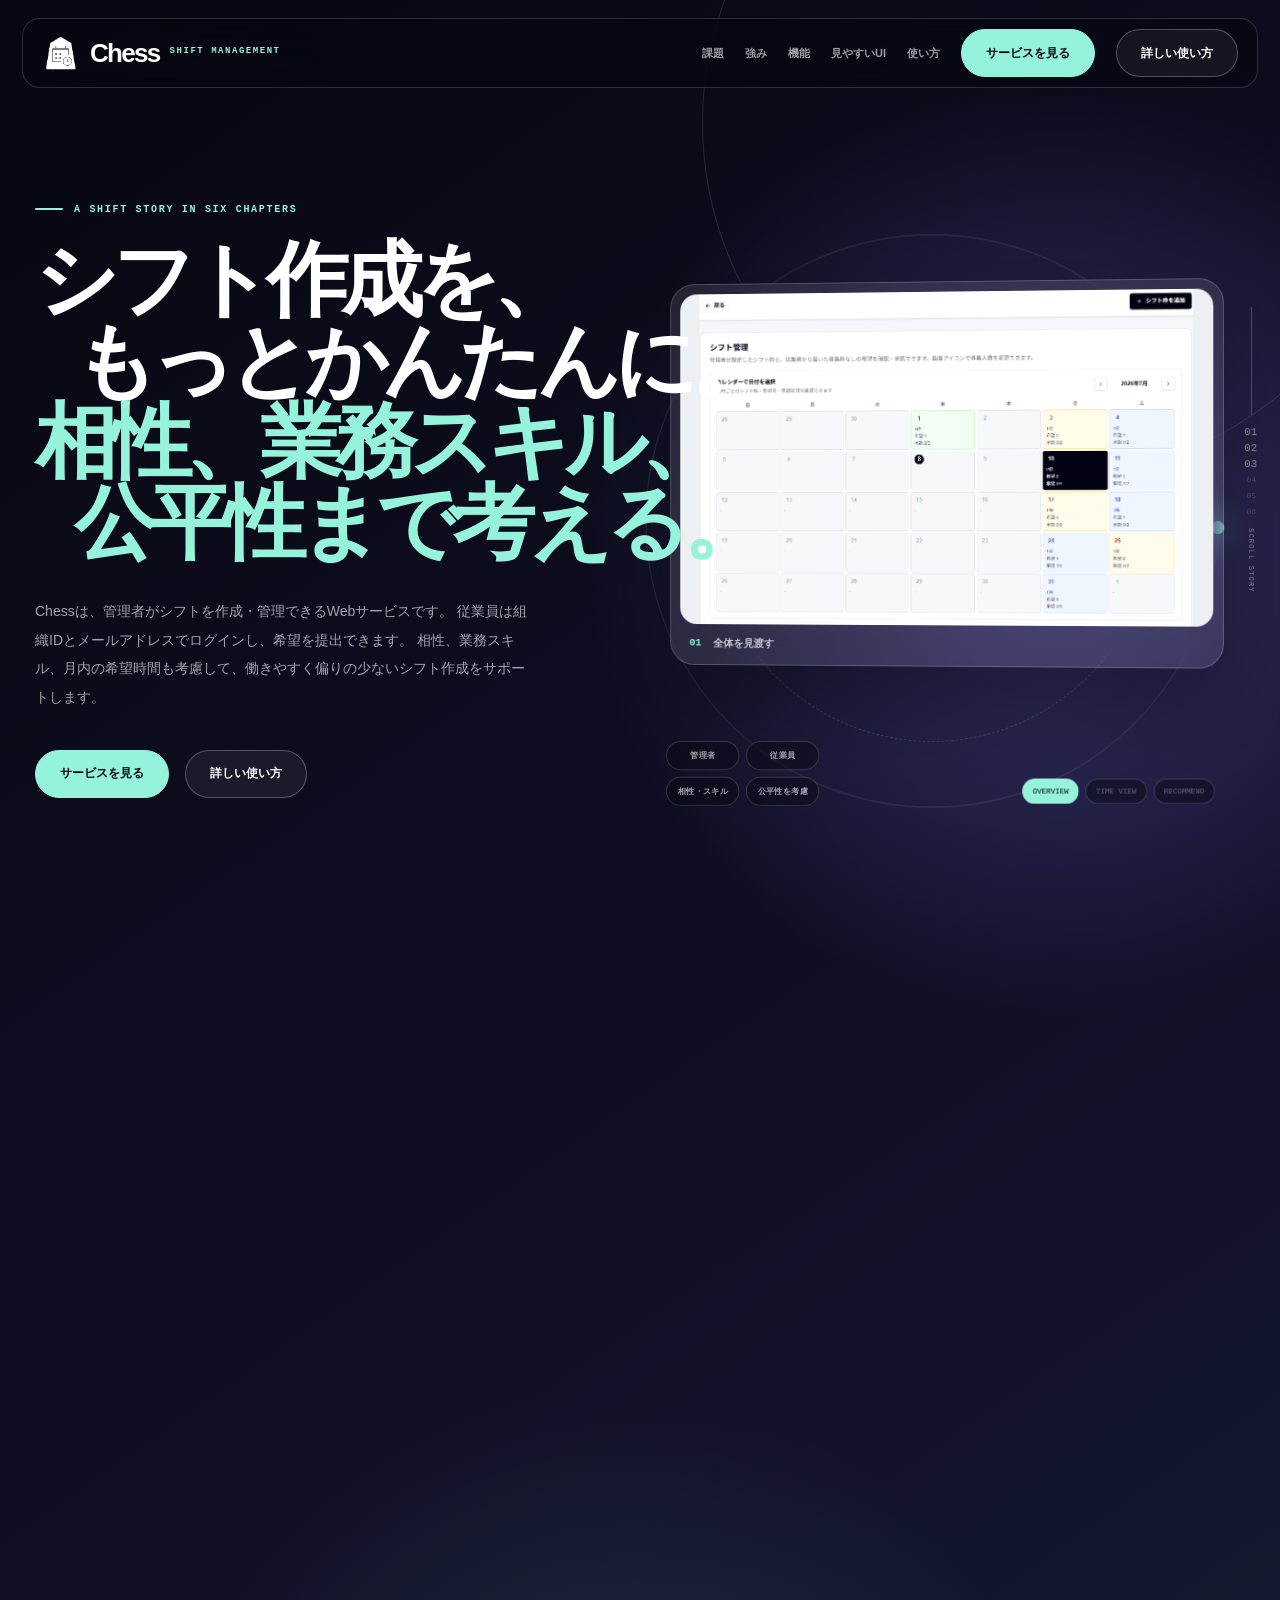
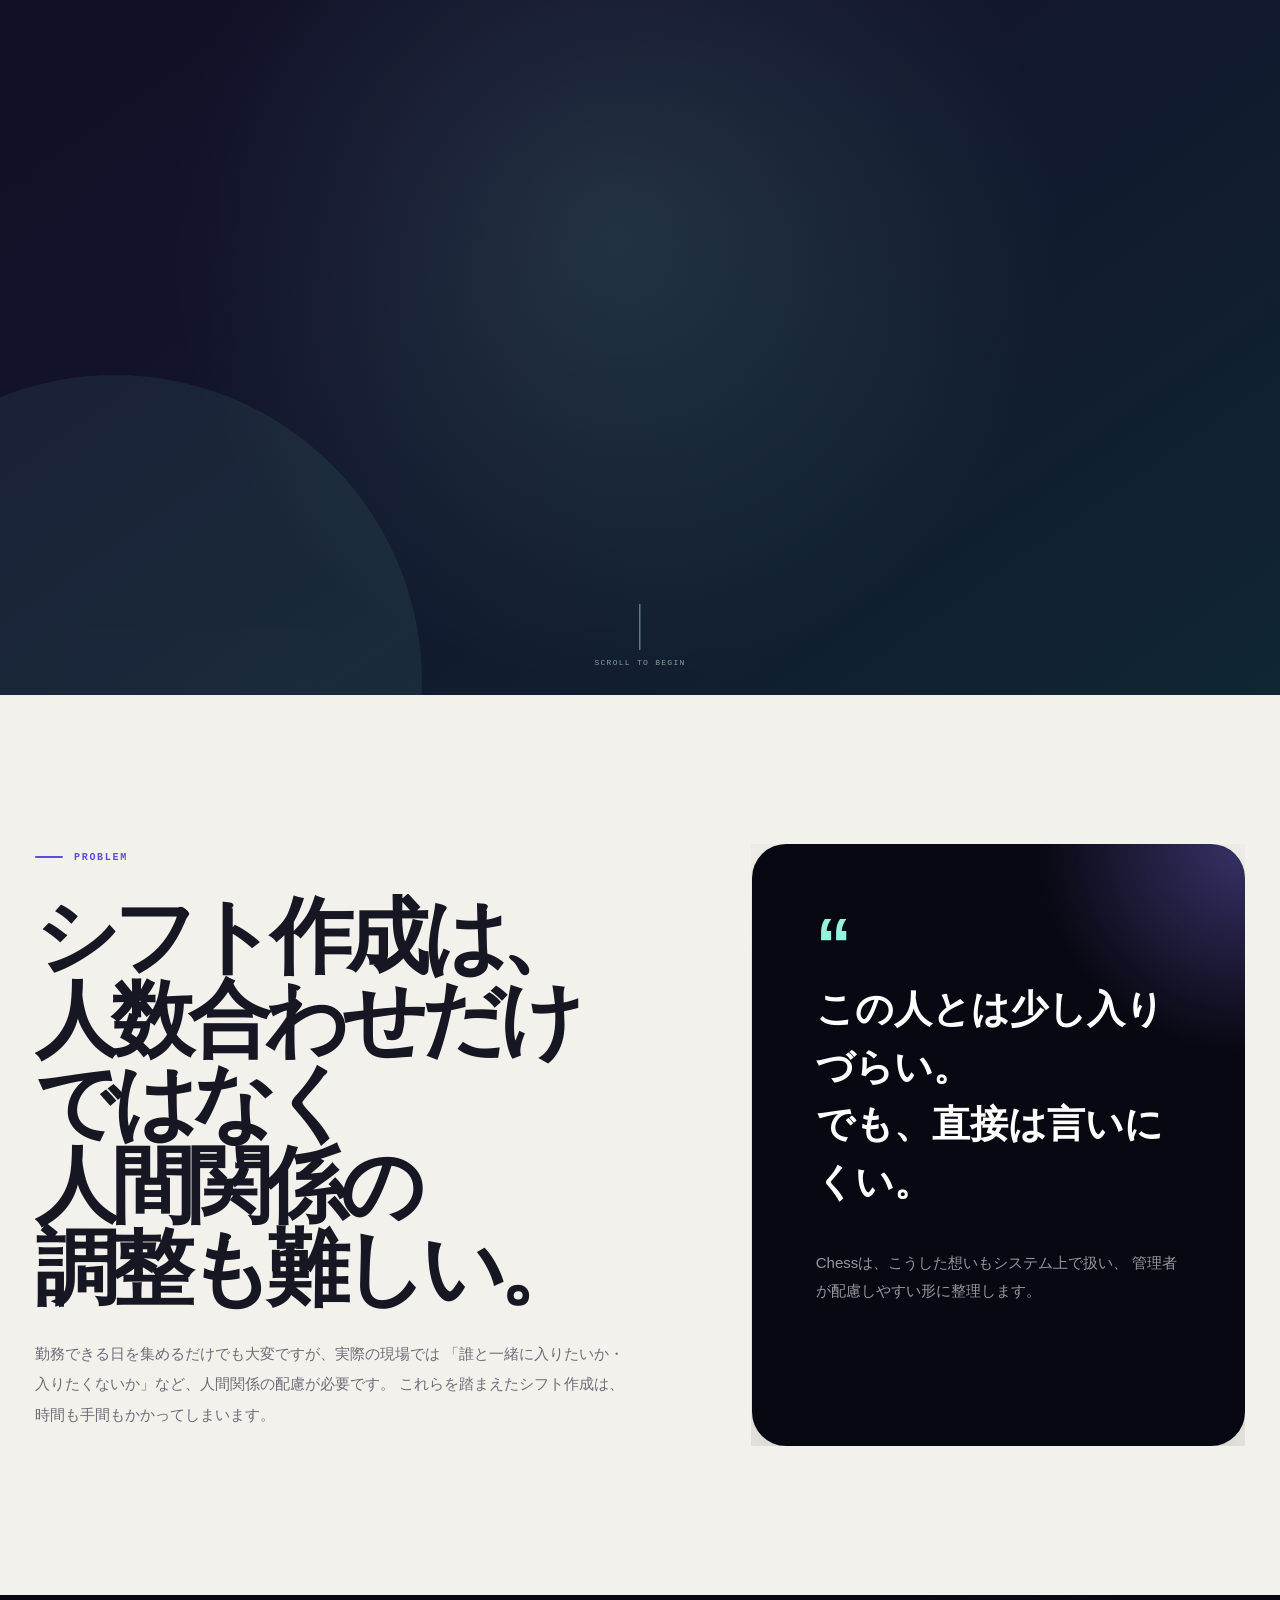
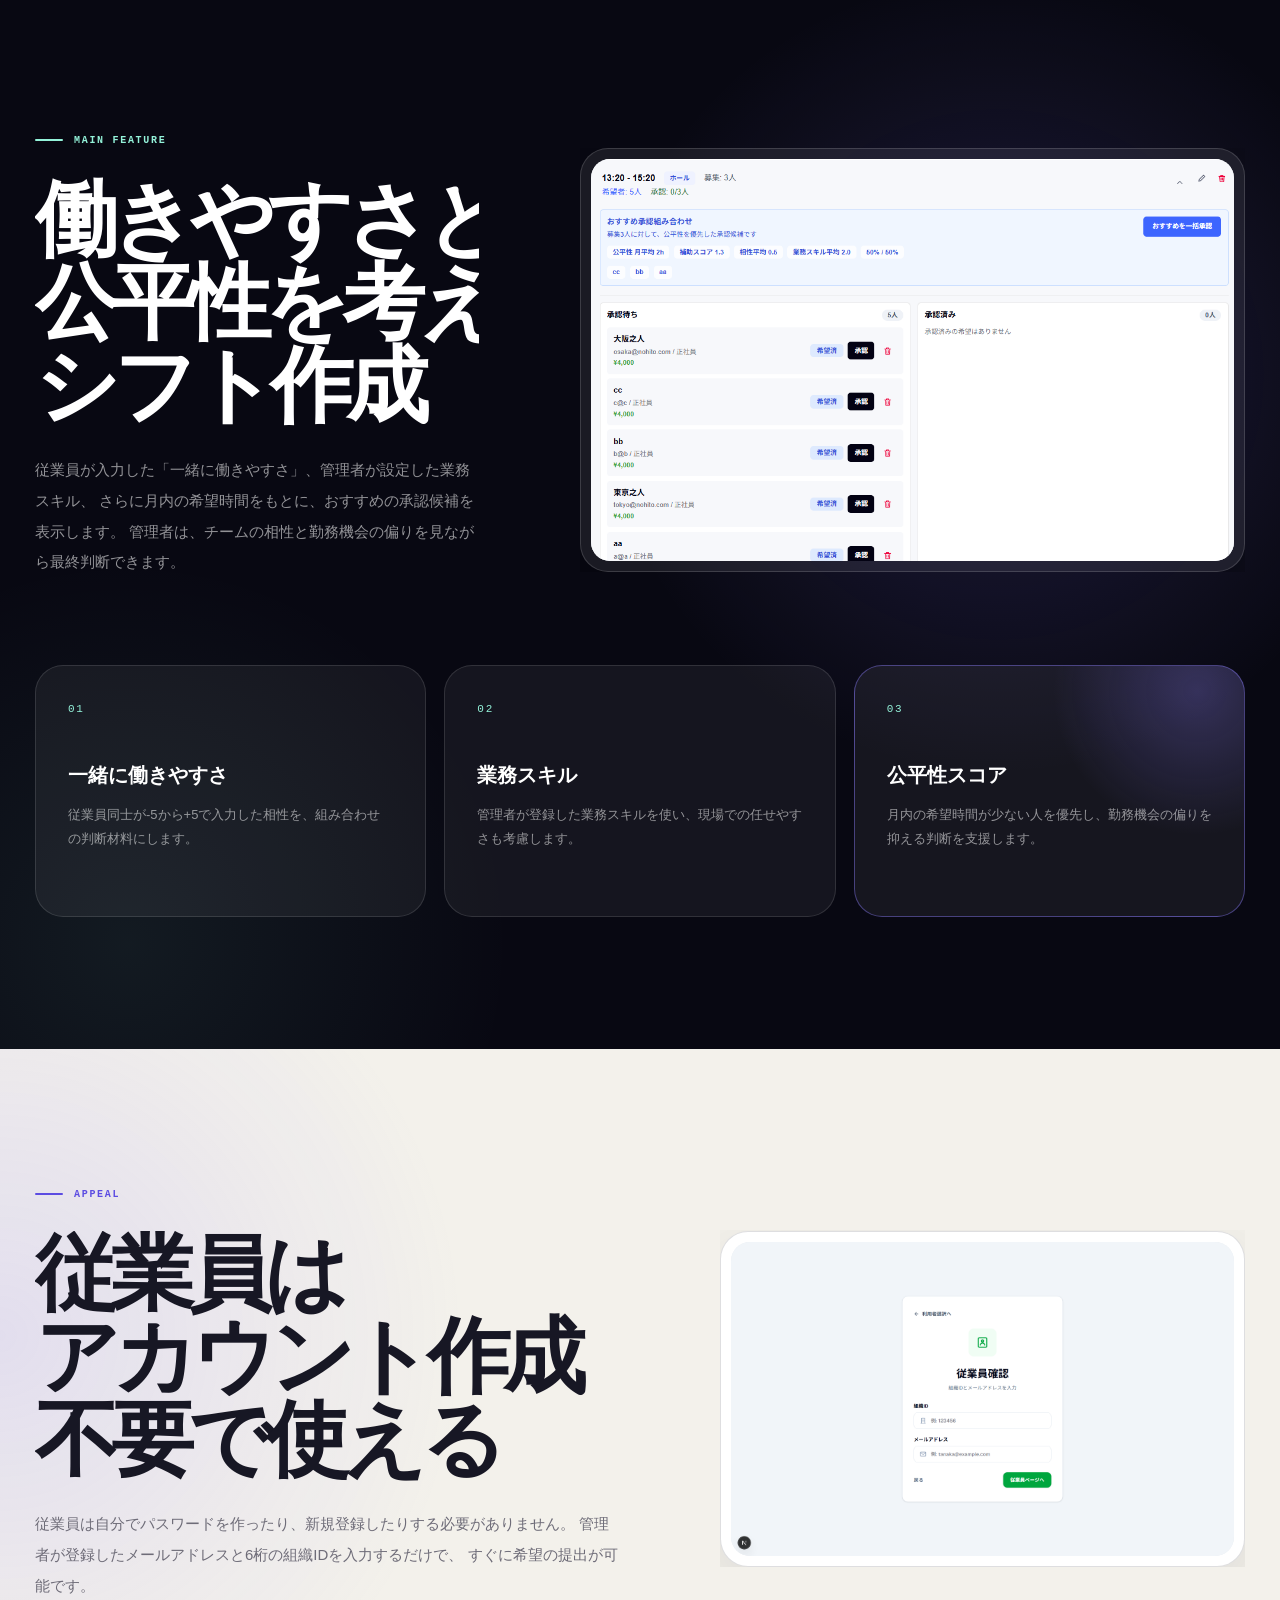
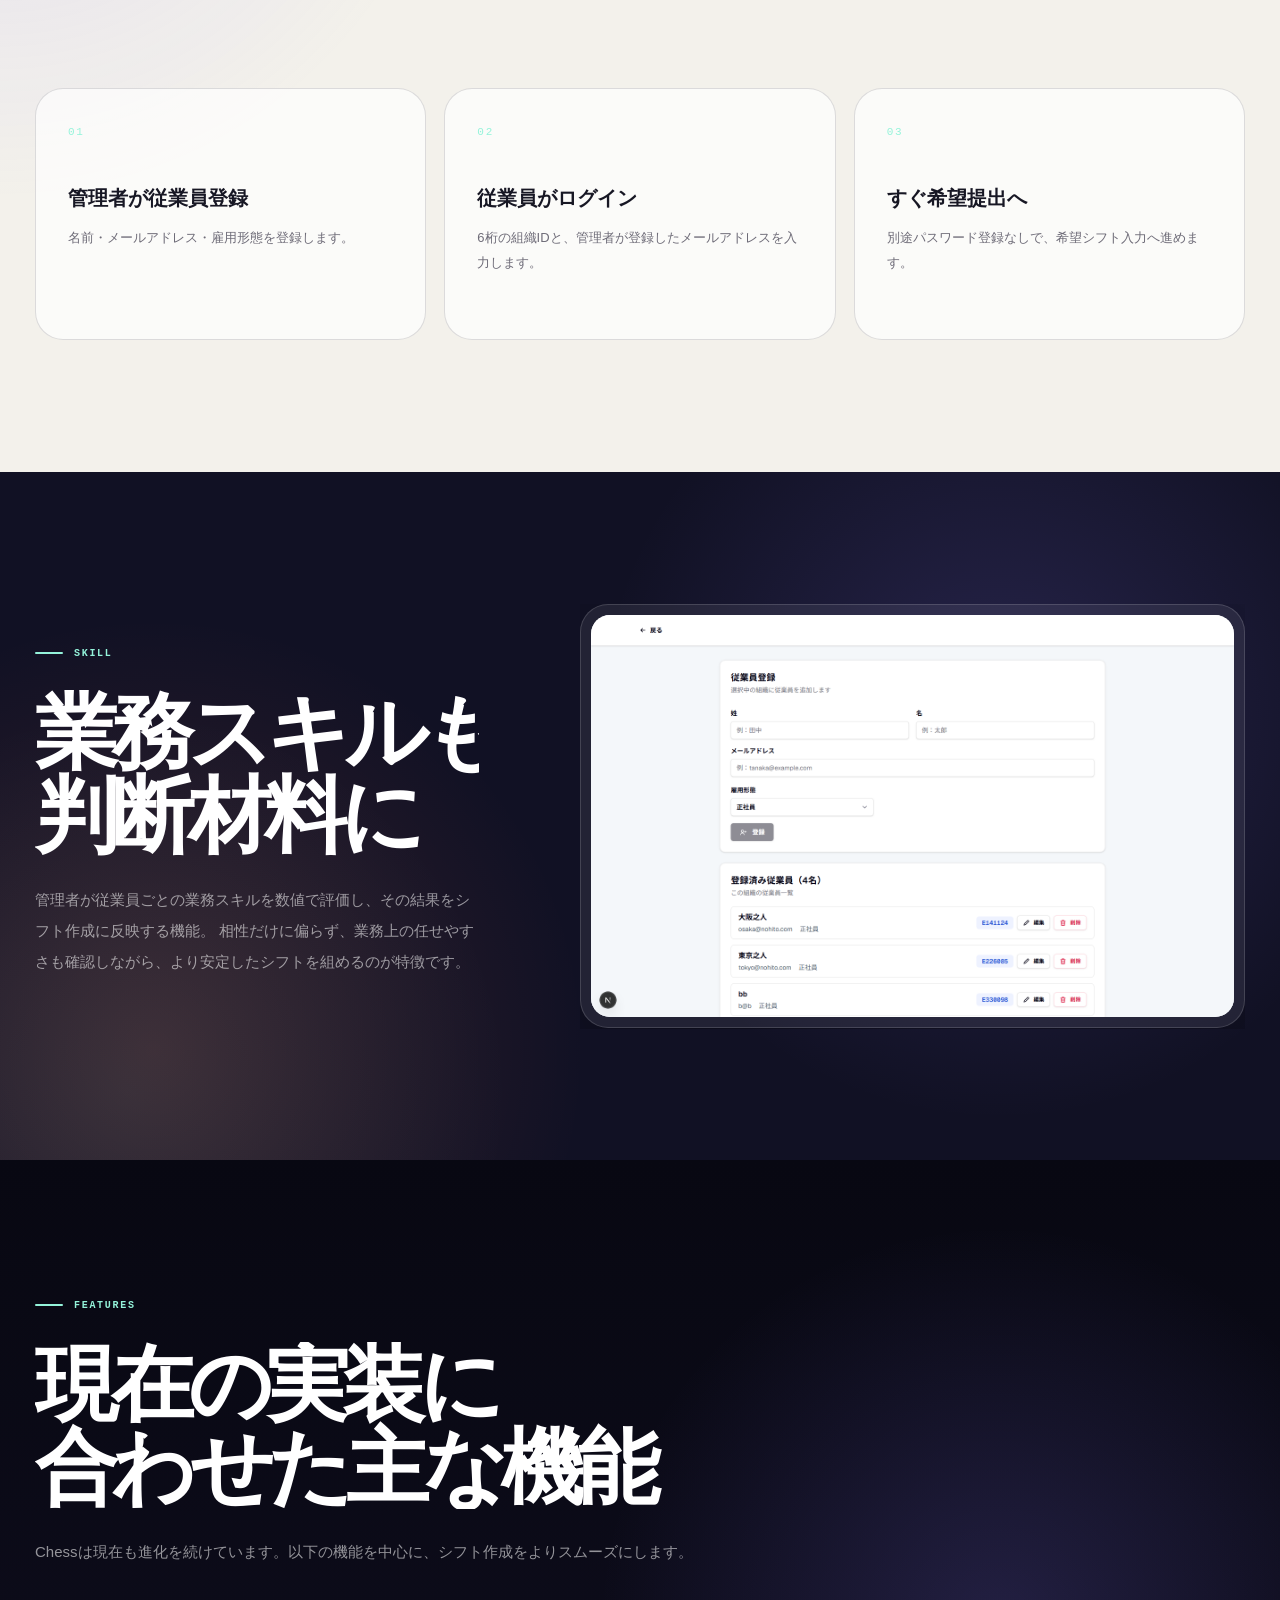
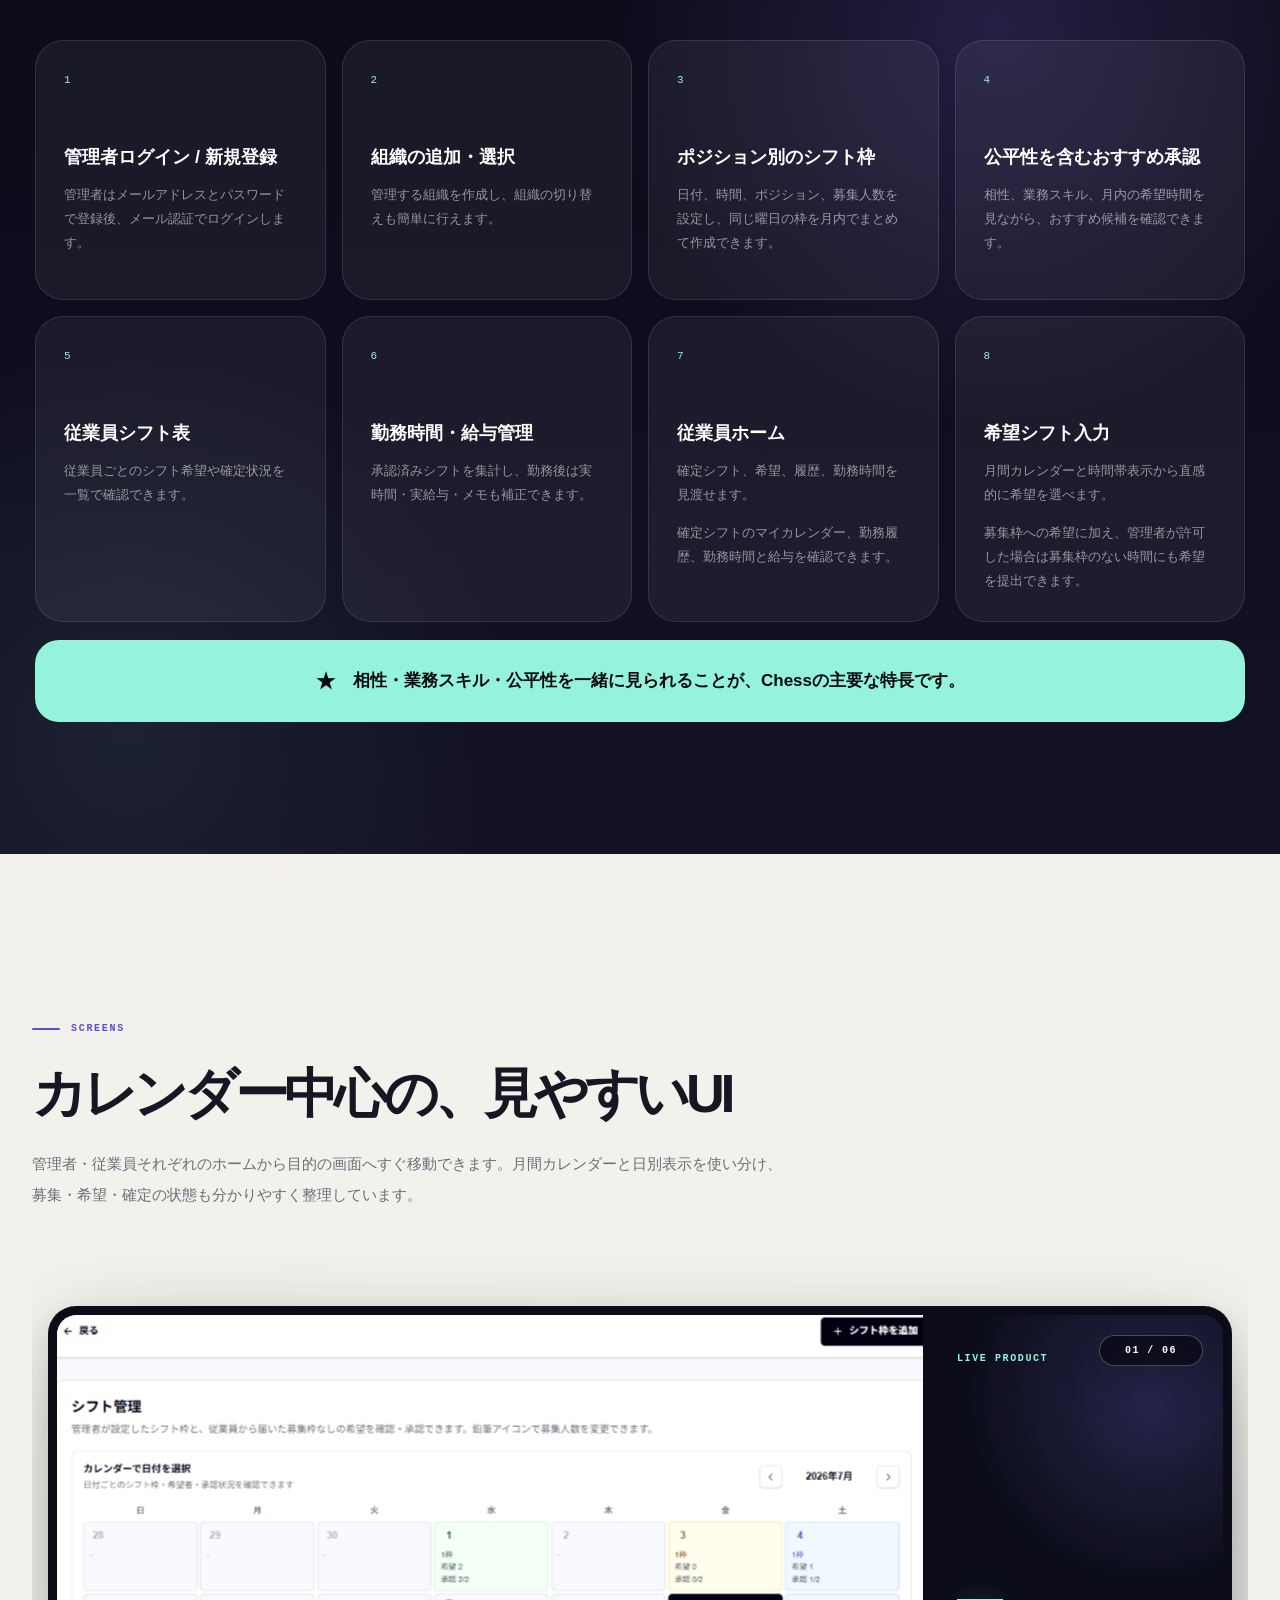
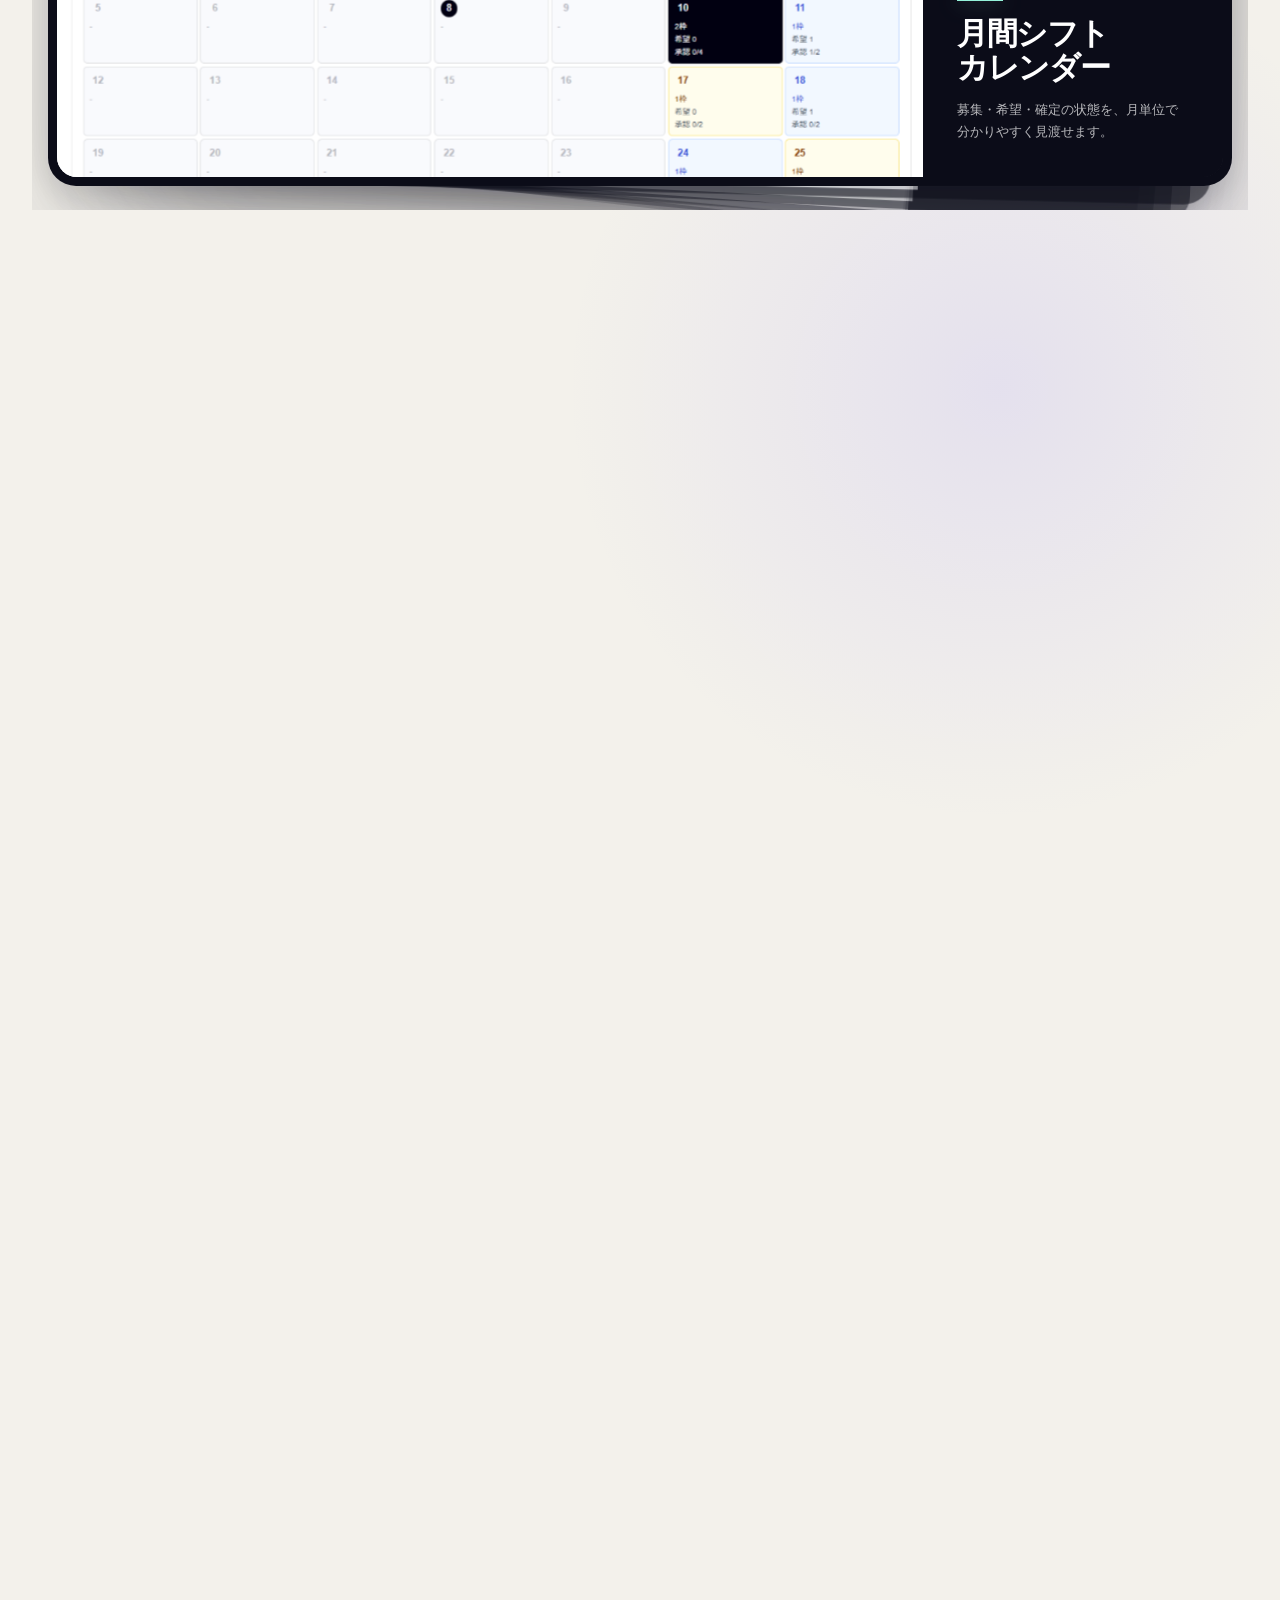
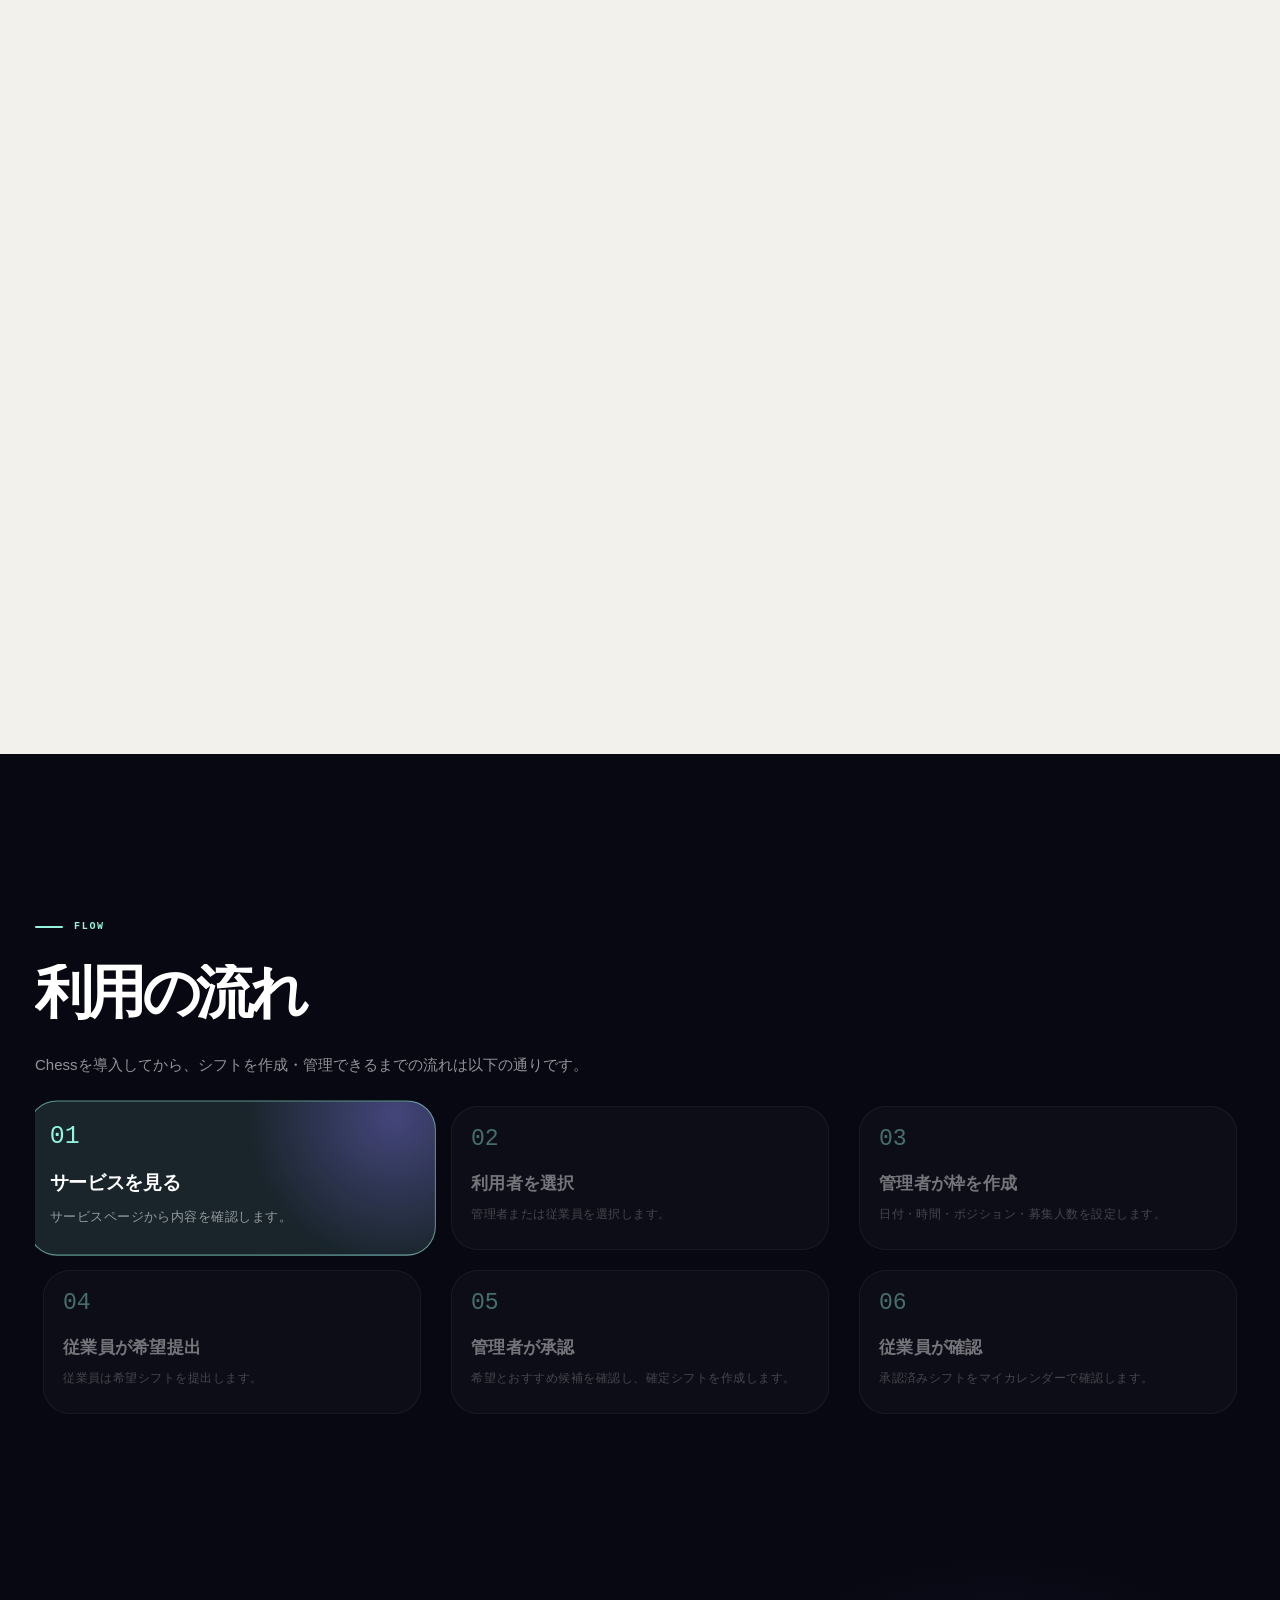
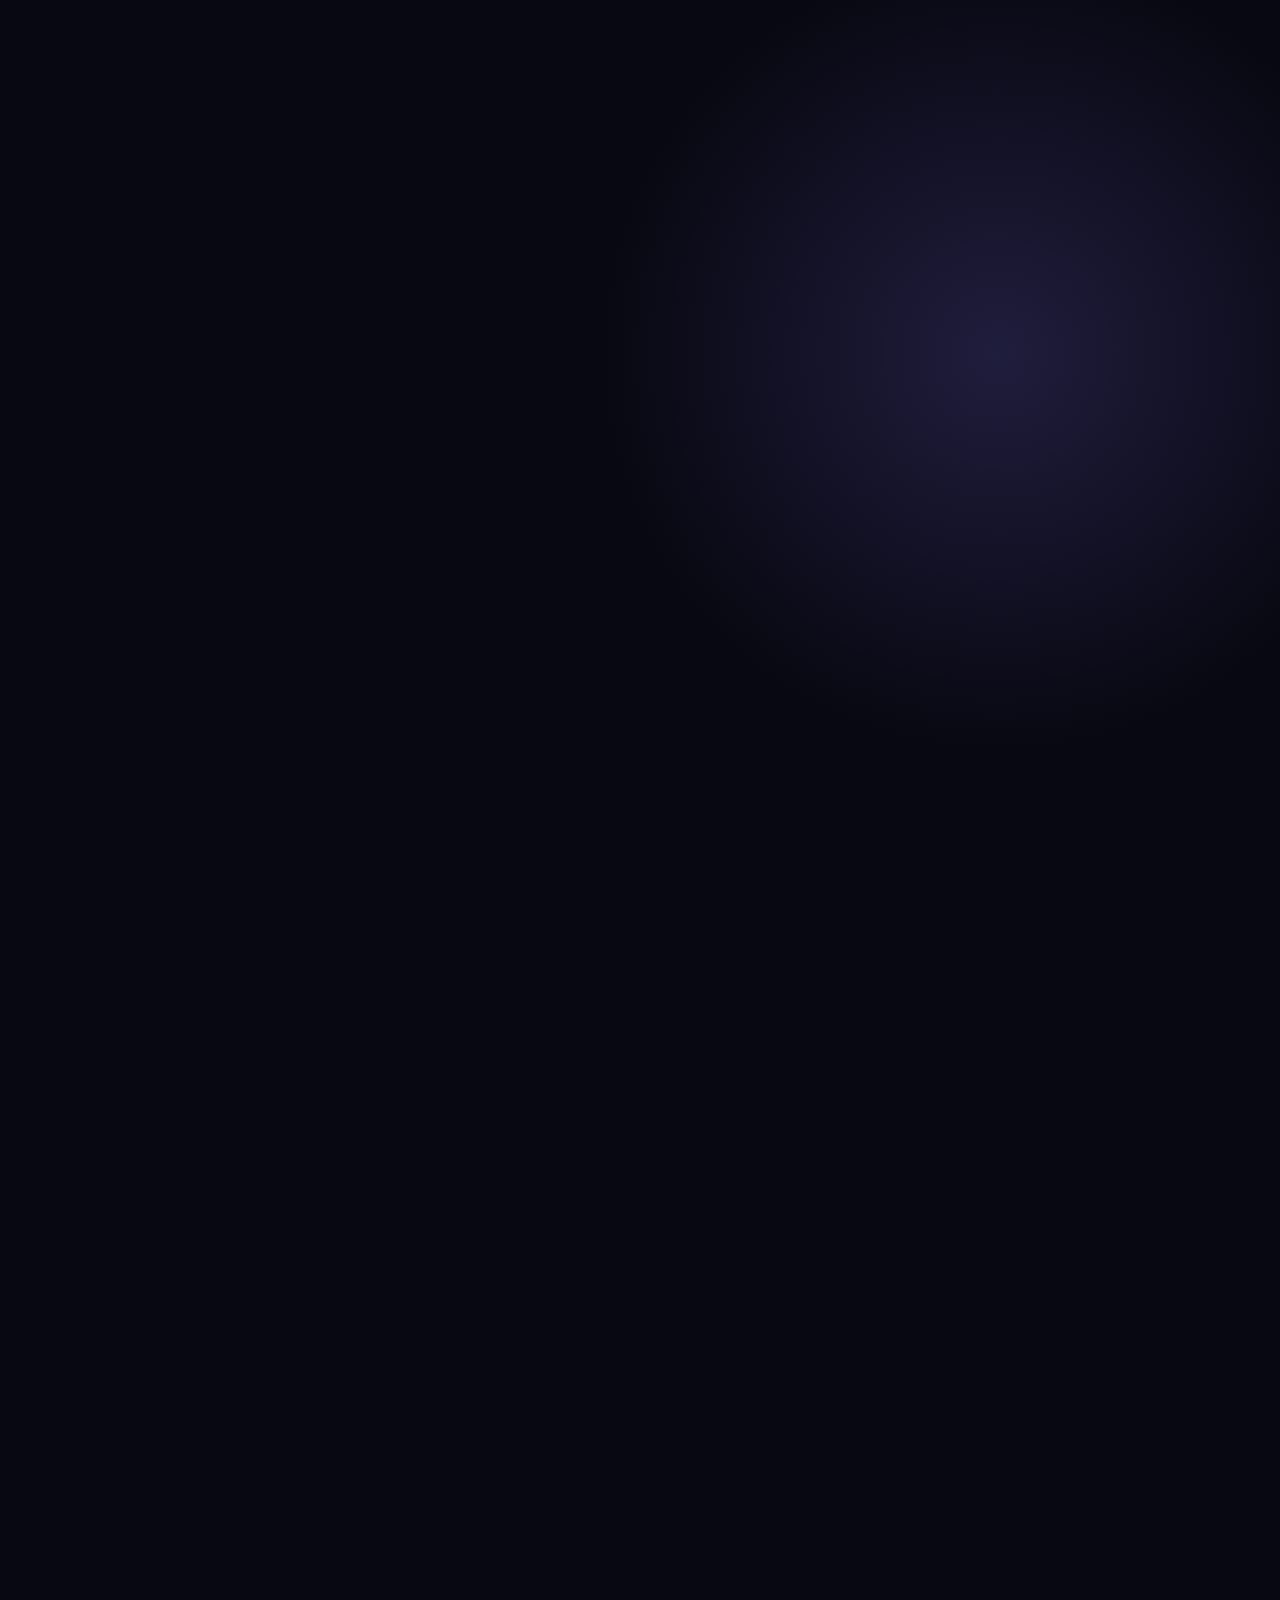
==== commit 97906378: "fix：アピールサイト刷新案4の全体的な画像サイズを修正" ====
--- a/concept-5.html
+++ b/concept-5.html
@@ -313,45 +313,57 @@
         <div class="screens-grid">
           <article class="screen-card">
             <div class="mini-photo">
-              <img src="./assets/screenshots/current/admin-home.png" alt="現在の管理者ホーム画面" />
-            </div>
-            <h3>管理者ホーム</h3>
-            <p>募集、従業員、勤務時間、設定をひとつの画面から開けます。</p>
+              <img src="./assets/screenshots/current/admin-shift-calendar.png" alt="管理者向けの月間シフトカレンダー画面" />
+            </div>
+            <div class="screen-caption">
+              <h3><span class="screen-title-line">月間シフト</span><span class="screen-title-line">カレンダー</span></h3>
+              <p>募集・希望・確定の状態を、月単位で分かりやすく見渡せます。</p>
+            </div>
           </article>
           <article class="screen-card">
             <div class="mini-photo">
               <img src="./assets/screenshots/current/admin-time-view.png" alt="シフト枠を時間軸で確認する管理者の時間帯ビュー" />
             </div>
-            <h3>シフト時間帯ビュー</h3>
-            <p>ポジション別のシフト枠を時間軸で見比べられます。</p>
+            <div class="screen-caption">
+              <h3><span class="screen-title-line">シフト時間帯</span><span class="screen-title-line">ビュー</span></h3>
+              <p>ポジション別のシフト枠を時間軸で見比べられます。</p>
+            </div>
           </article>
           <article class="screen-card">
             <div class="mini-photo">
               <img src="./assets/screenshots/current/admin-recommendation.png" alt="おすすめ承認と公平性スコア画面" />
             </div>
-            <h3>おすすめ承認 / 公平性</h3>
-            <p>相性・スキル・希望時間を並べて確認できます。</p>
+            <div class="screen-caption">
+              <h3><span class="screen-title-line">おすすめ承認</span><span class="screen-title-line">/ 公平性</span></h3>
+              <p>相性・スキル・希望時間を並べて確認できます。</p>
+            </div>
           </article>
           <article class="screen-card">
             <div class="mini-photo">
               <img src="./assets/screenshots/current/employee-home.png" alt="現在の従業員ホーム画面" />
             </div>
-            <h3>従業員ホーム</h3>
-            <p>確定シフト、希望、履歴、勤務時間を見渡せます。</p>
+            <div class="screen-caption">
+              <h3>従業員ホーム</h3>
+              <p>確定シフト、希望、履歴、勤務時間を見渡せます。</p>
+            </div>
           </article>
           <article class="screen-card">
             <div class="mini-photo">
               <img src="./assets/screenshots/current/employee-shift-request.png" alt="カレンダーと時間帯表示を使った希望シフト入力画面" />
             </div>
-            <h3>希望シフト入力</h3>
-            <p>月間カレンダーと時間帯表示から直感的に希望を選べます。</p>
+            <div class="screen-caption">
+              <h3>希望シフト入力</h3>
+              <p>月間カレンダーと時間帯表示から直感的に希望を選べます。</p>
+            </div>
           </article>
           <article class="screen-card">
             <div class="mini-photo">
               <img src="./assets/screenshots/current/employee-my-calendar.png" alt="従業員の確定シフトを表示するマイカレンダー" />
             </div>
-            <h3>マイカレンダー</h3>
-            <p>承認済みシフトを月と日の両方から確認できます。</p>
+            <div class="screen-caption">
+              <h3>マイカレンダー</h3>
+              <p>承認済みシフトを月と日の両方から確認できます。</p>
+            </div>
           </article>
         </div>
       </div>
--- a/concept-5.css
+++ b/concept-5.css
@@ -508,3 +508,10 @@
   to { transform: translateY(100%); }
 }
 
+
+/* Keep oversized story layers visual-only; never create horizontal page scroll. */
+html,
+body {
+  max-width: 100%;
+  overflow-x: clip;
+}
